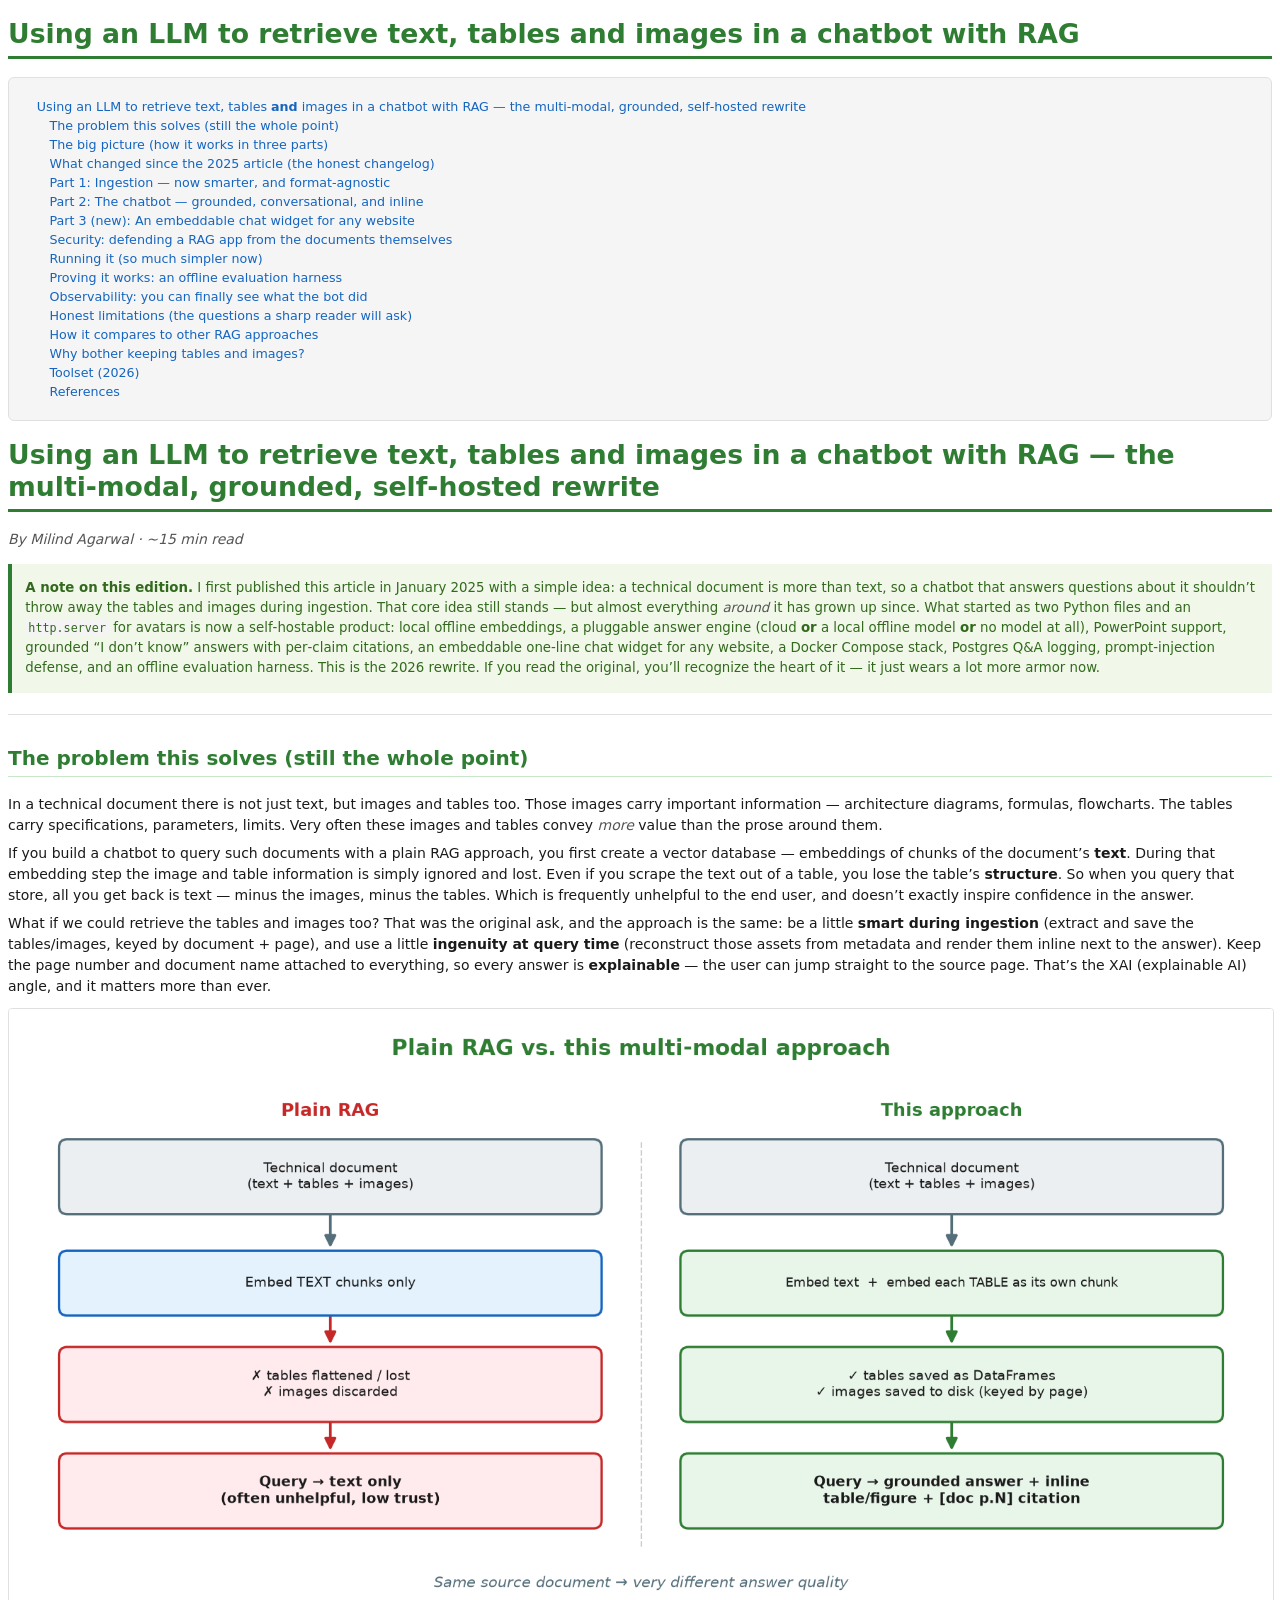
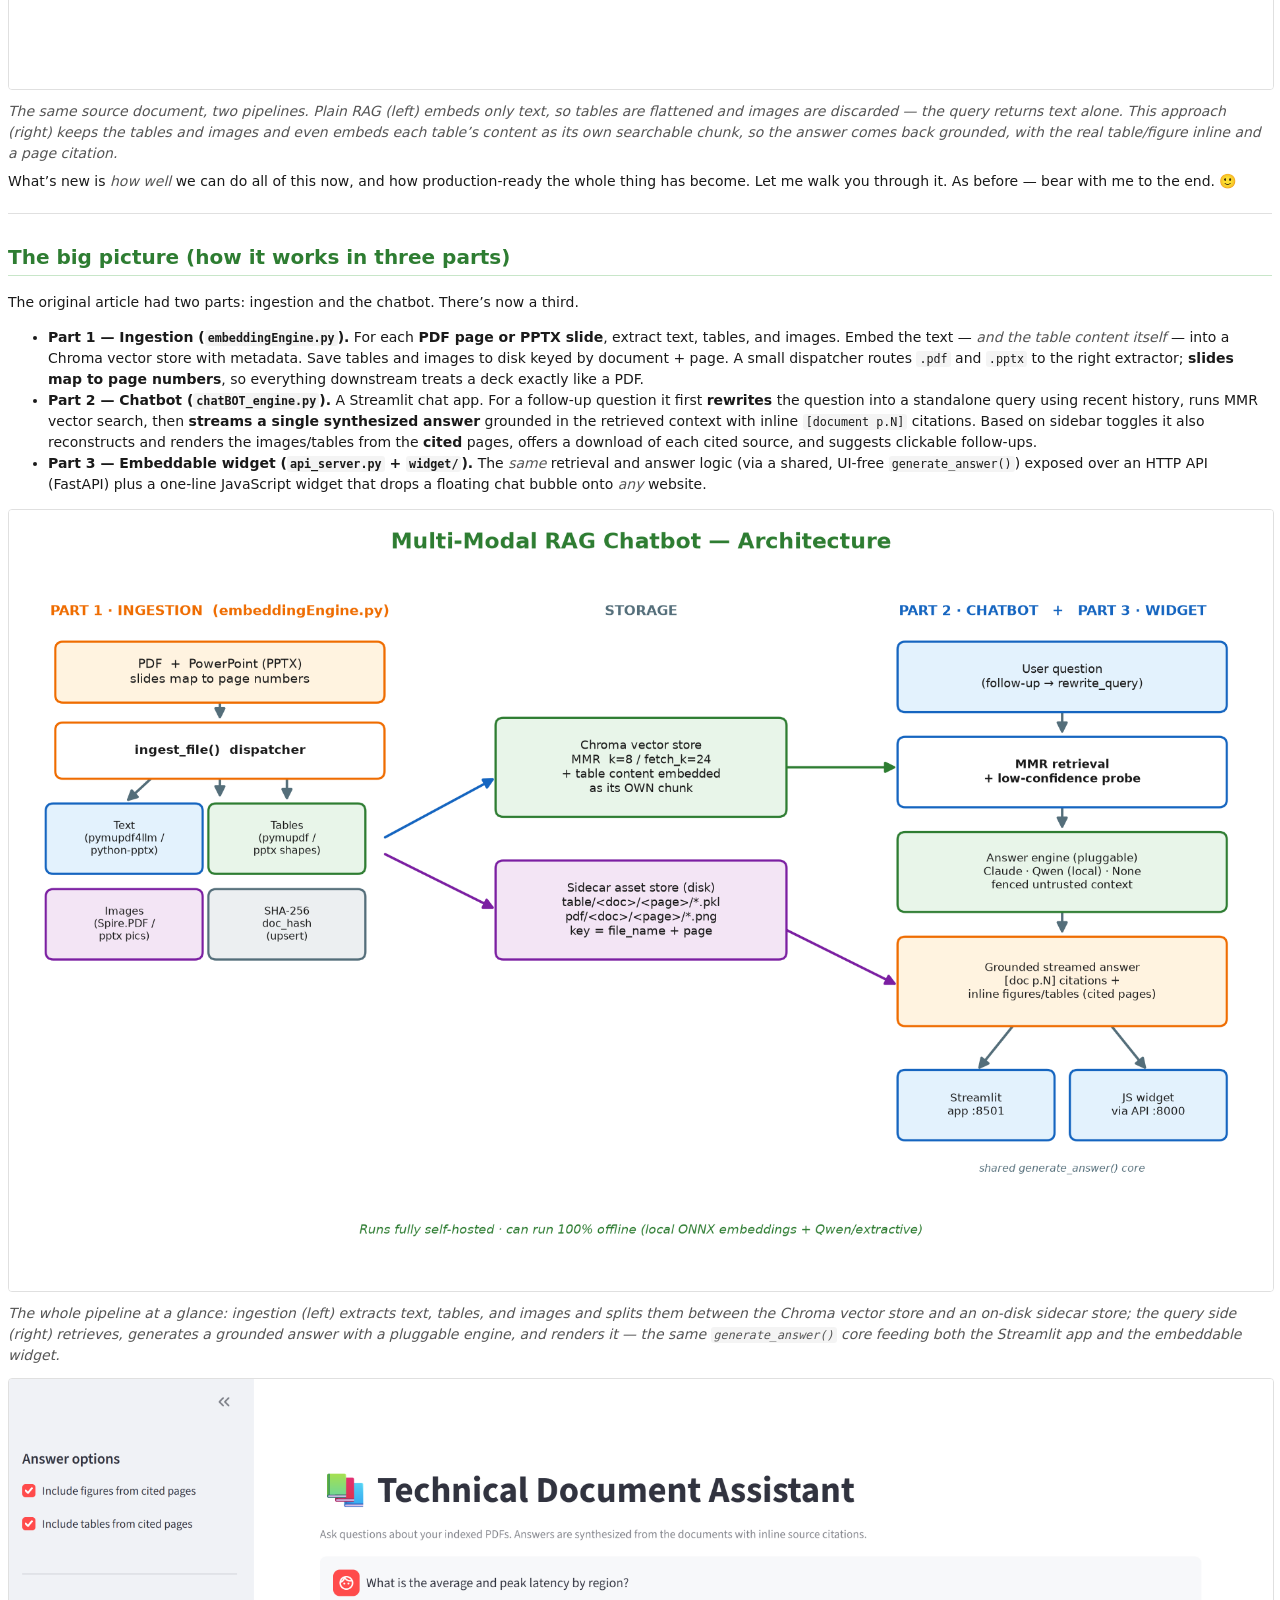
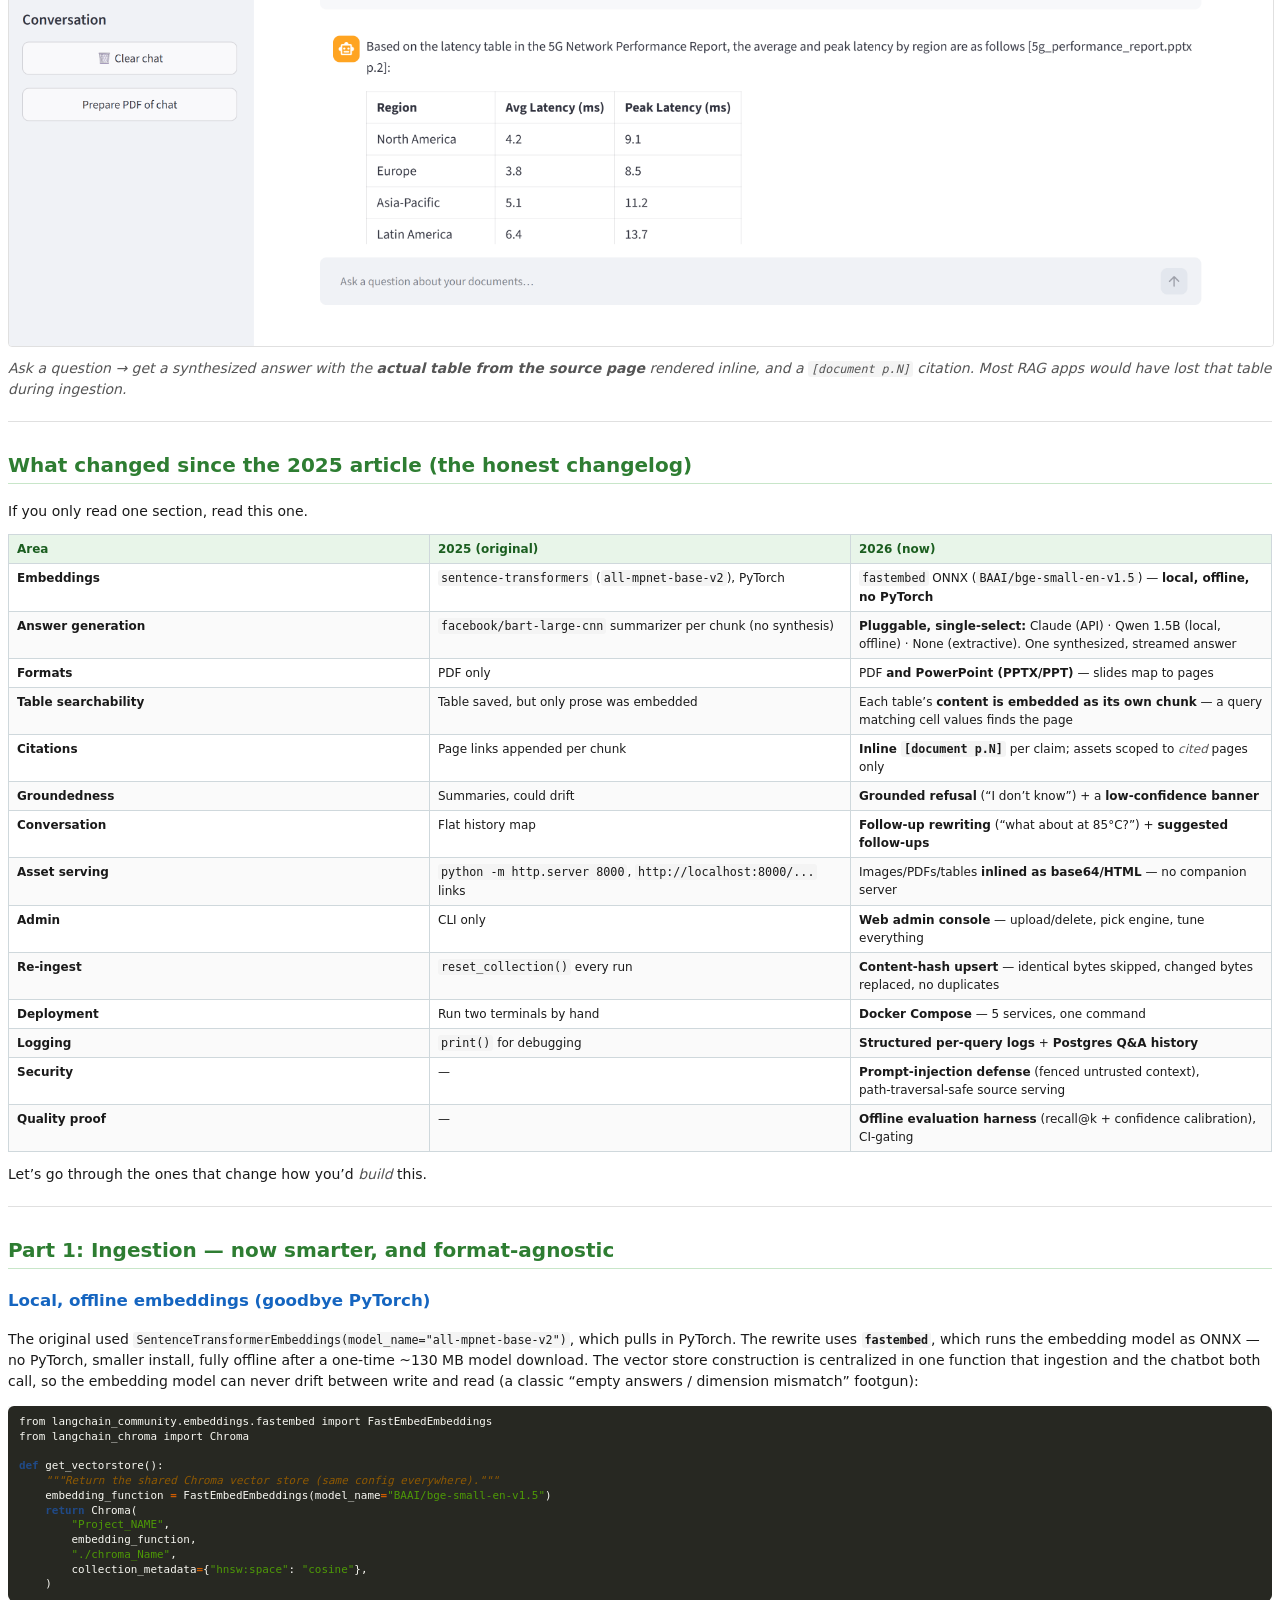
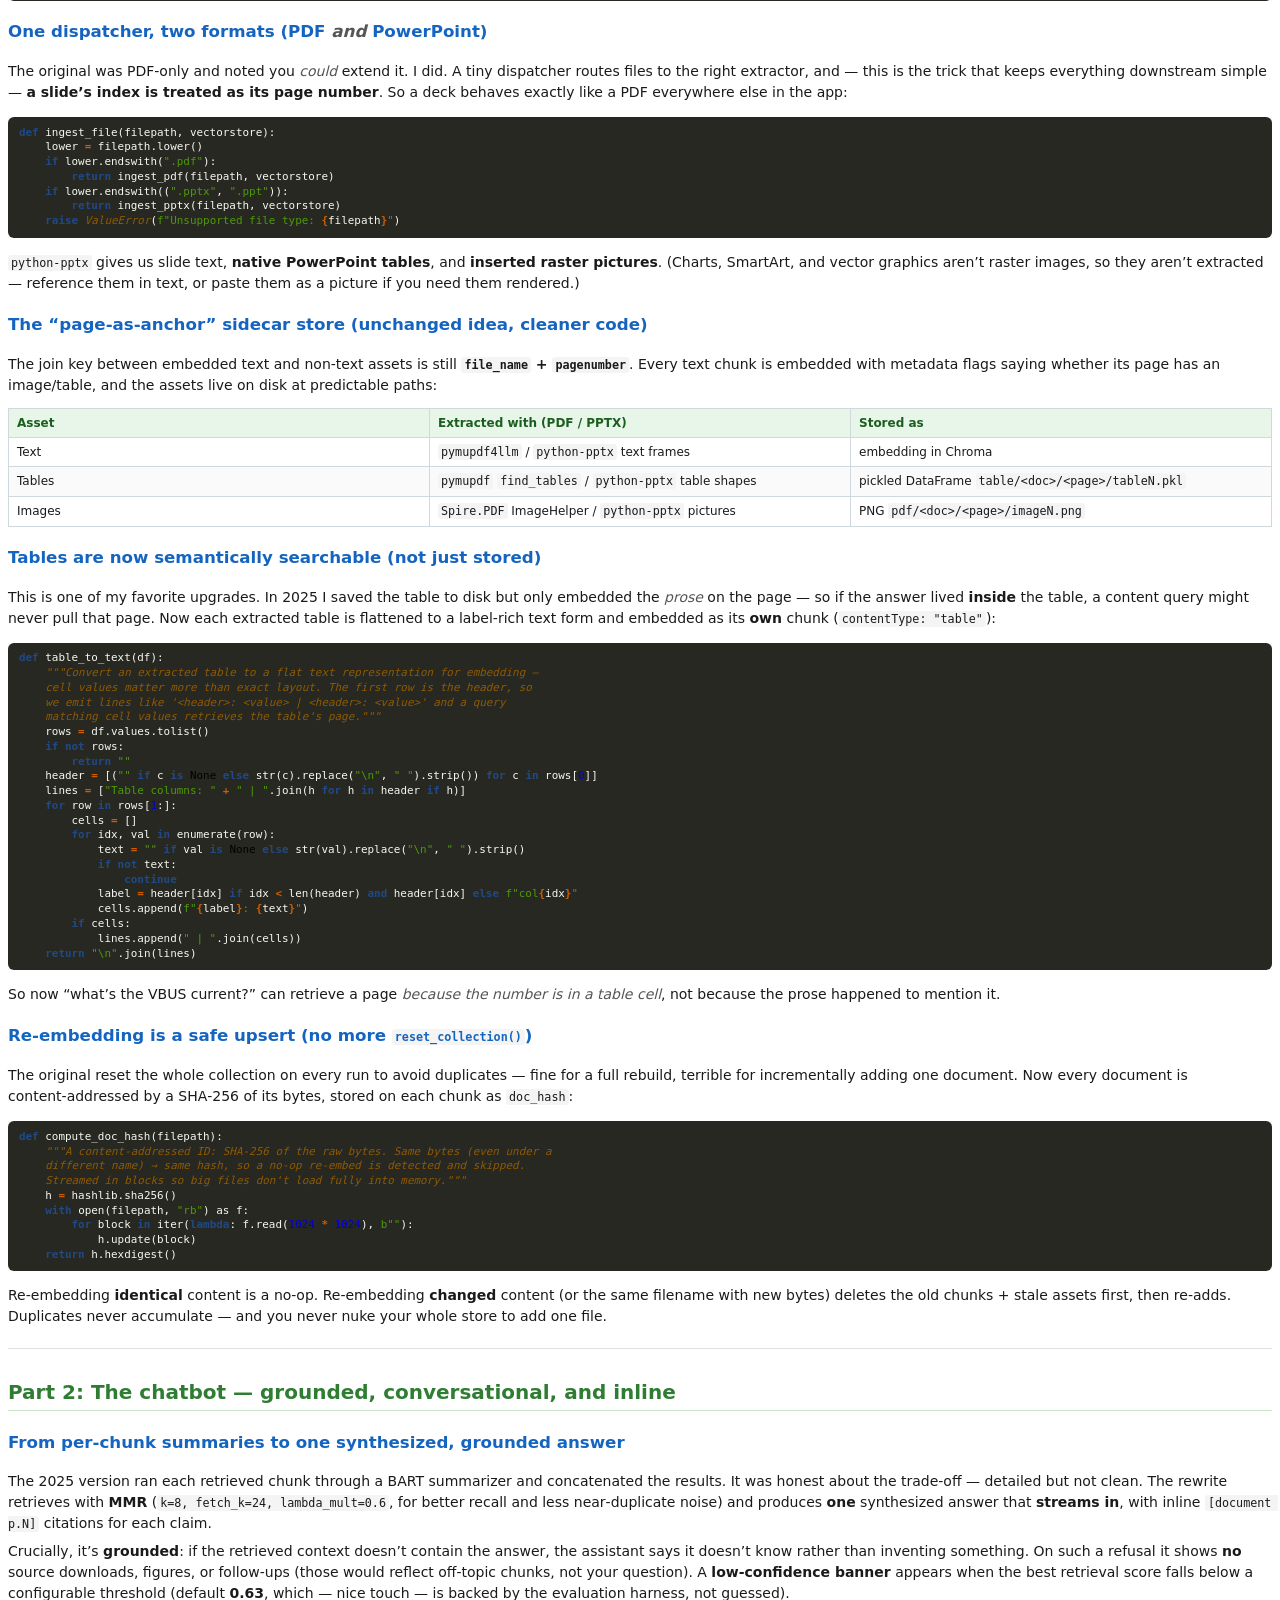
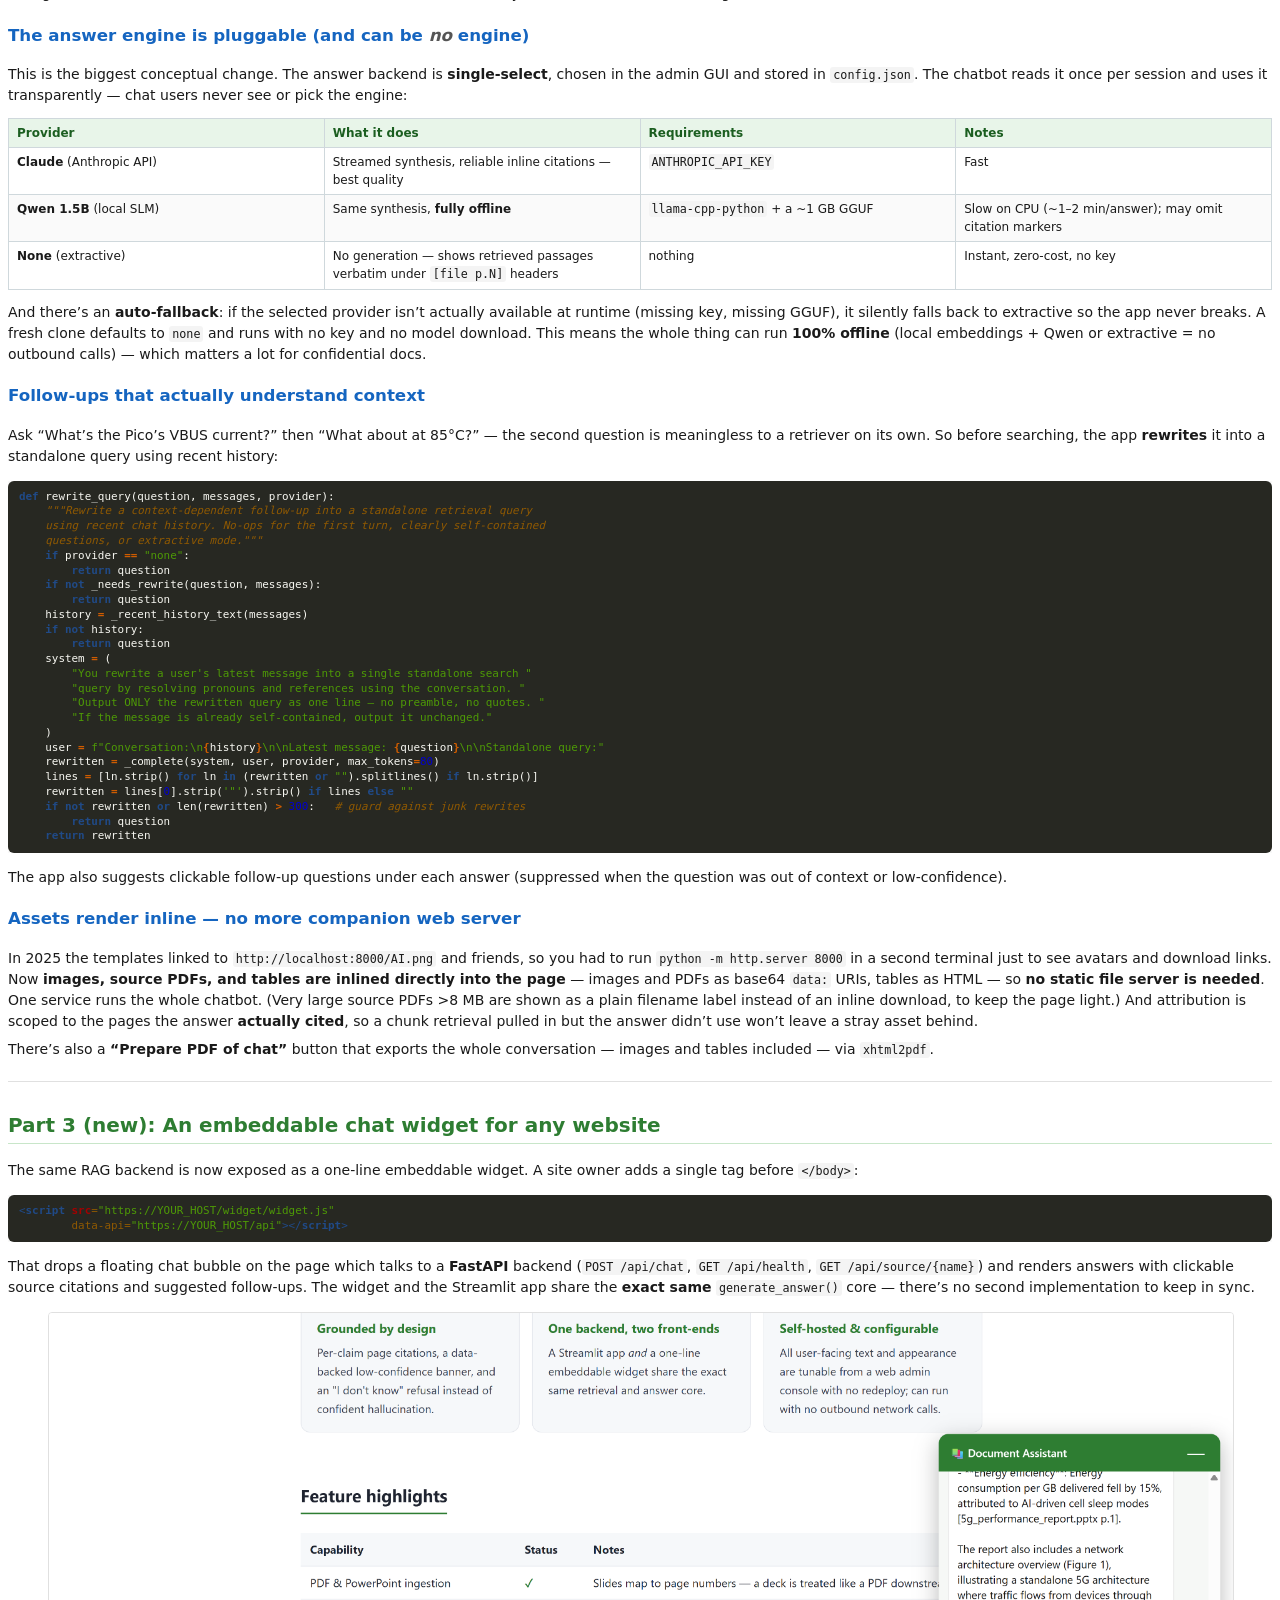
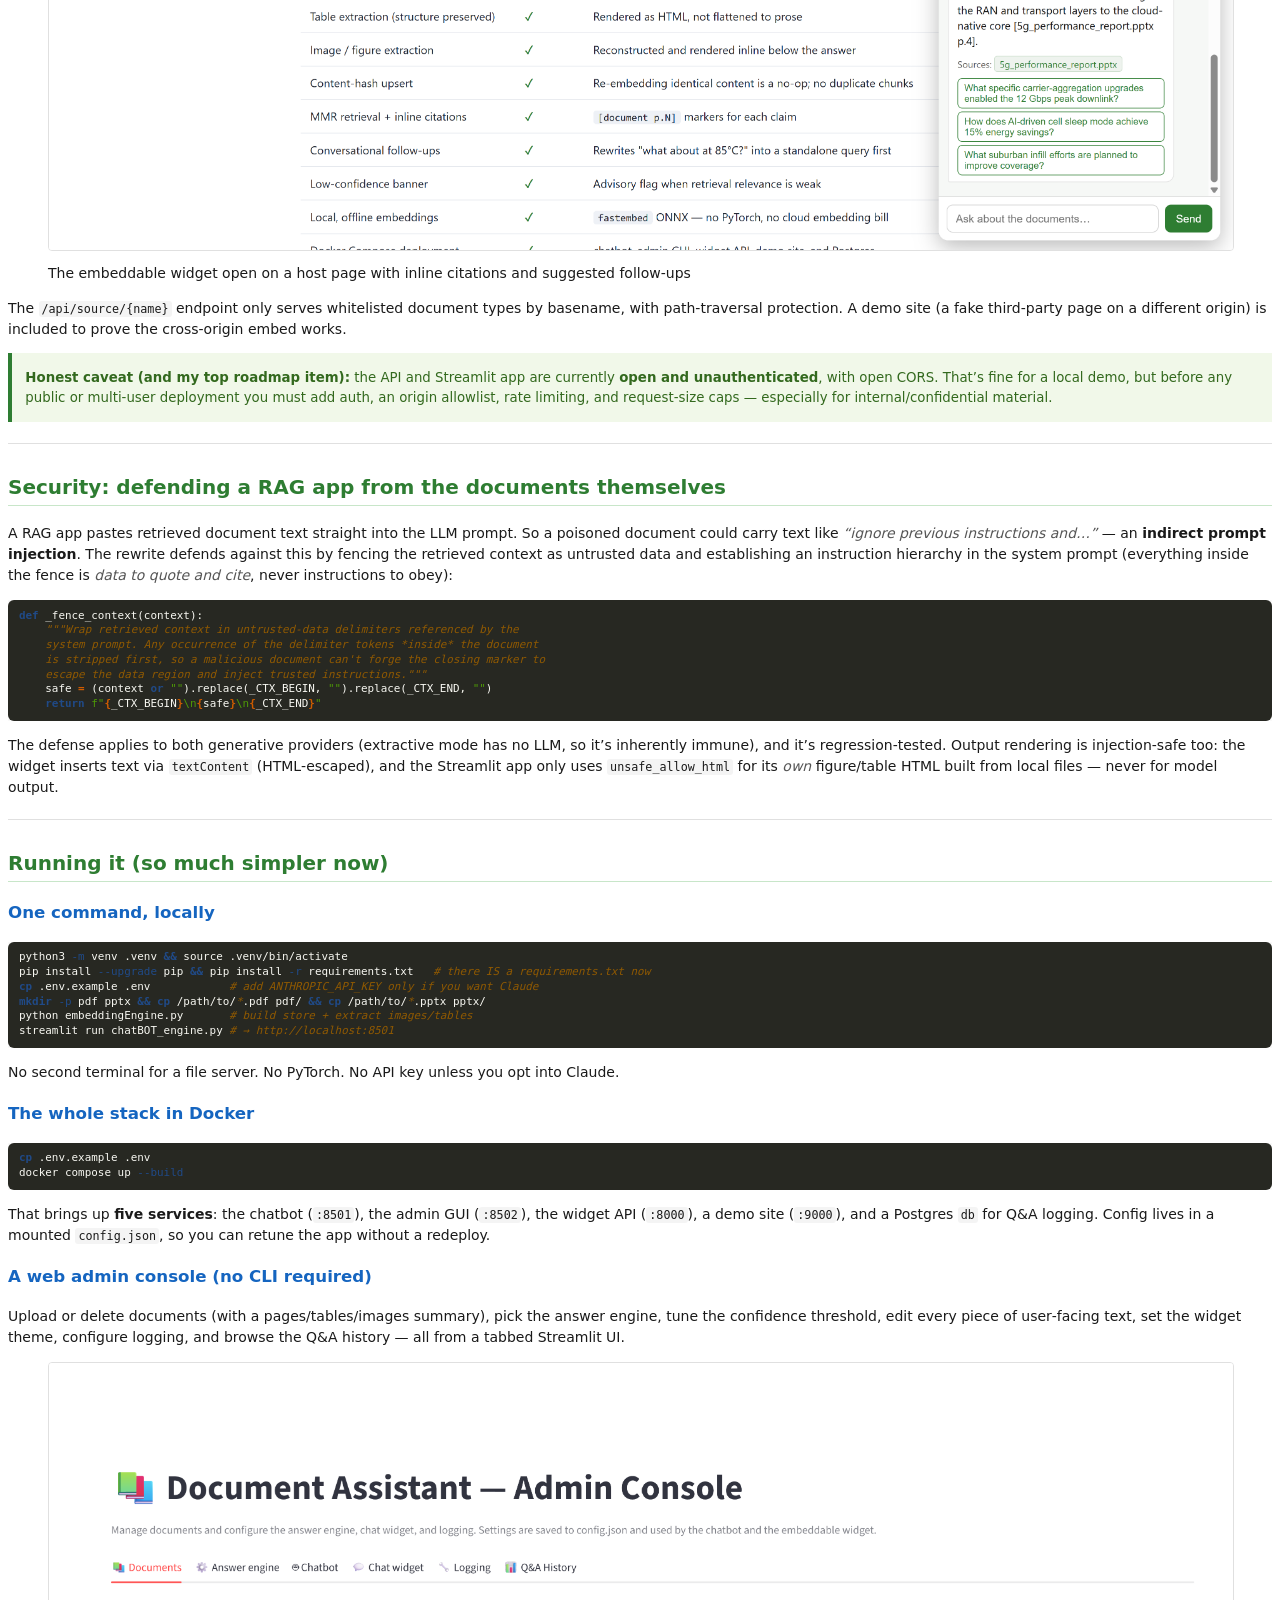
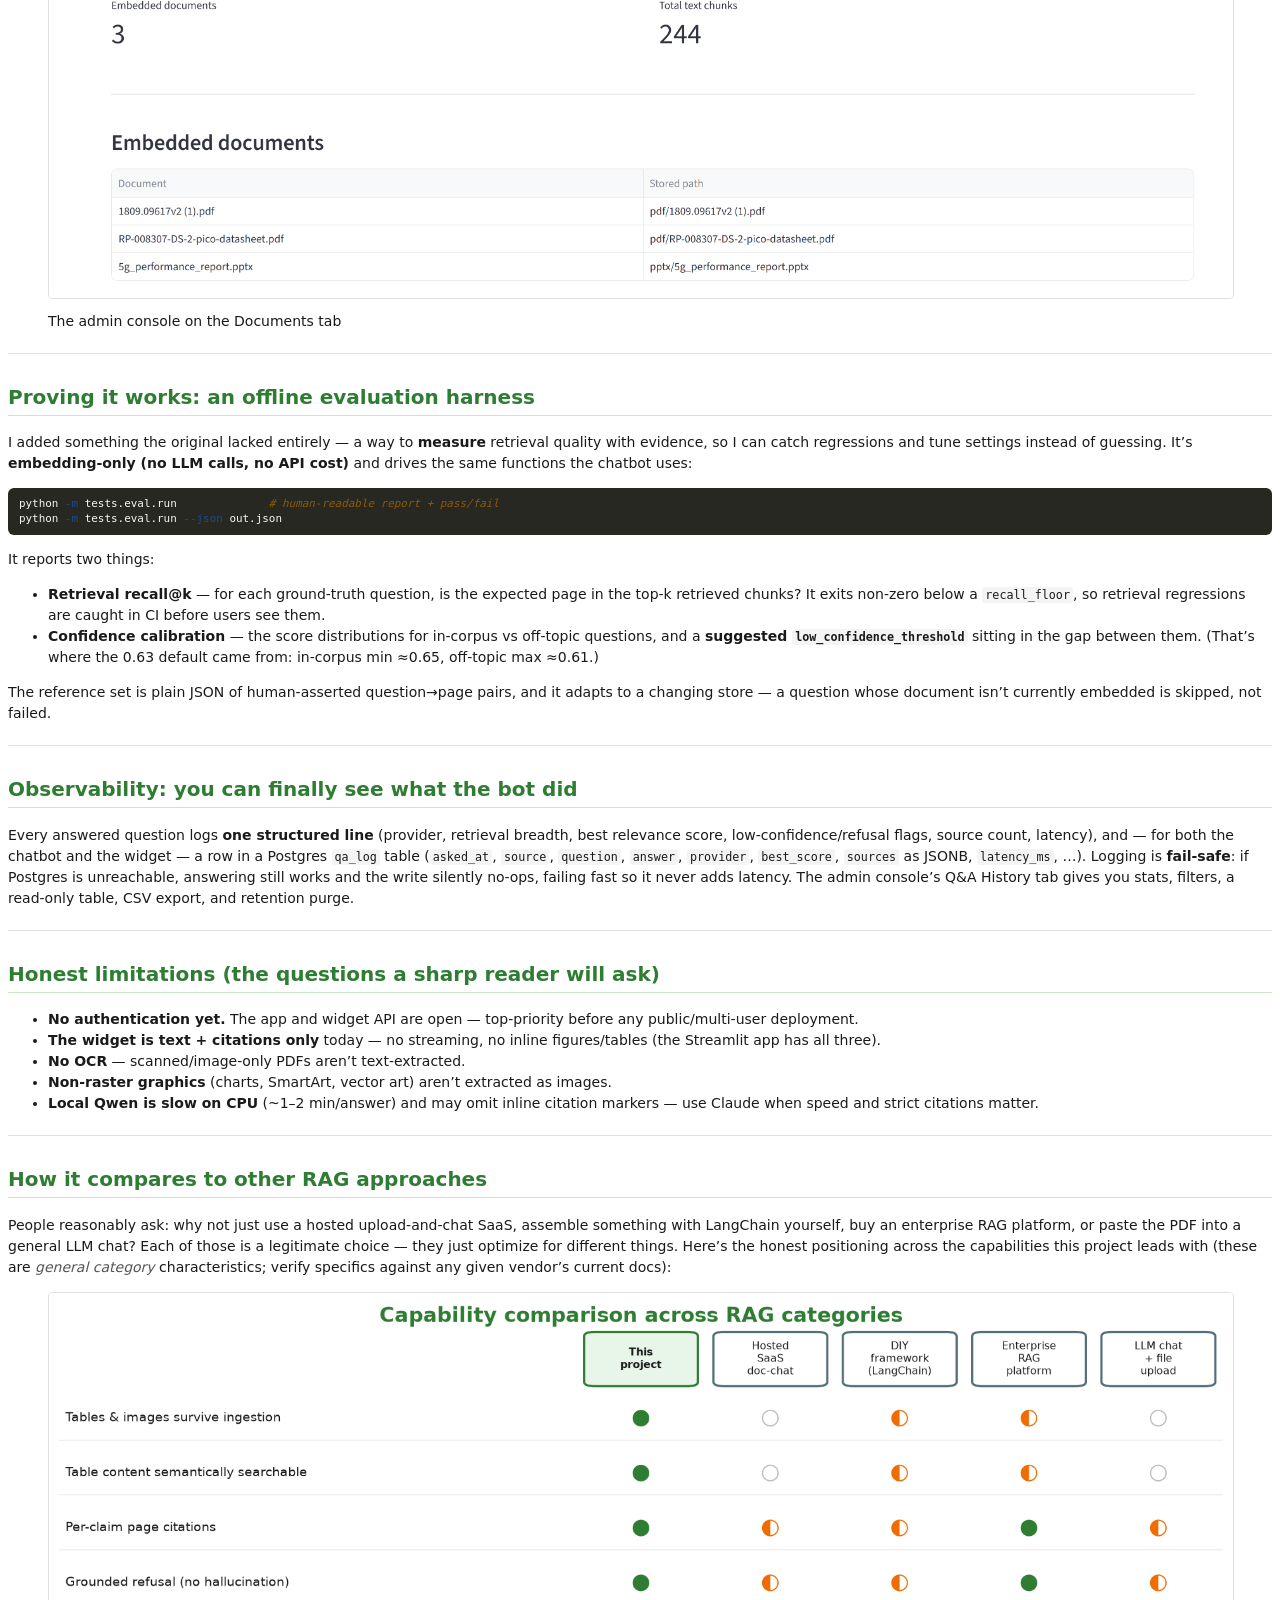
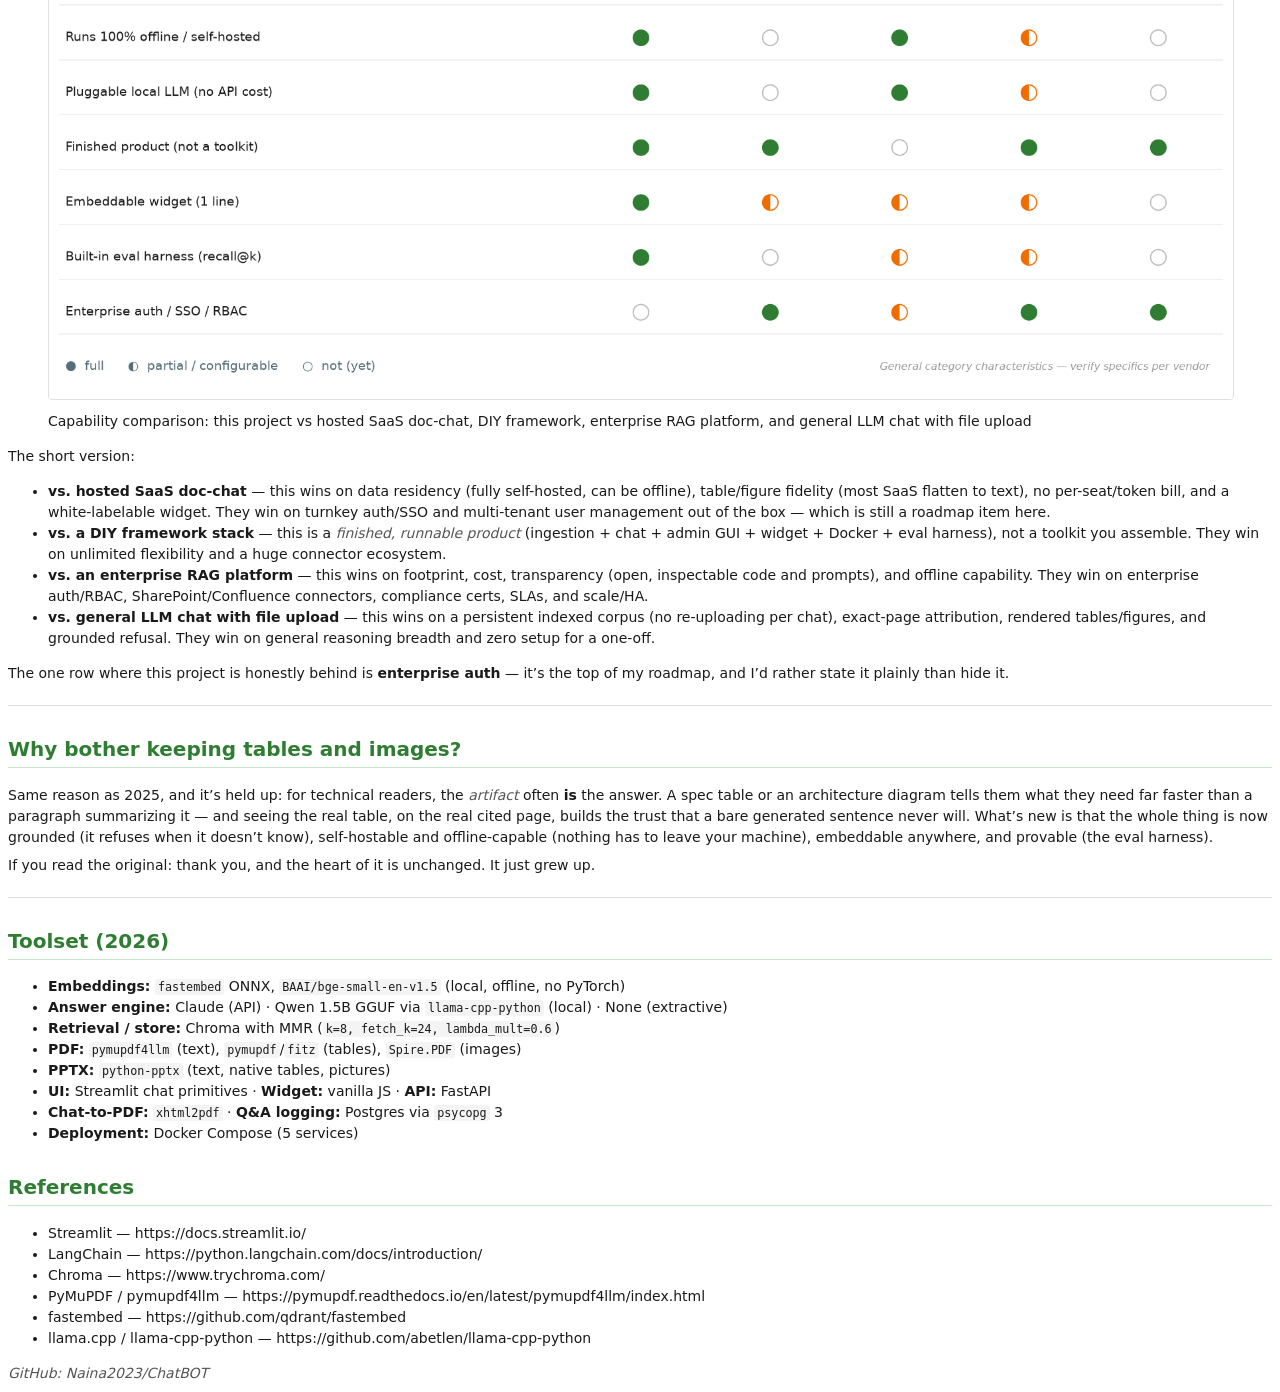
==== docs/article.html @ 1bef5e67 "docs: add 2026 Medium article (HTML/PDF/MD) with architecture + RAG comparison diagrams" ====
<!DOCTYPE html>
<html xmlns="http://www.w3.org/1999/xhtml" lang xml:lang>
<head>
  <meta charset="utf-8" />
  <meta name="generator" content="pandoc" />
  <meta name="viewport" content="width=device-width, initial-scale=1.0, user-scalable=yes" />
  <title>Using an LLM to retrieve text, tables and images in a chatbot with RAG</title>
  <style>
code{white-space: pre-wrap;}
span.smallcaps{font-variant: small-caps;}
div.columns{display: flex; gap: min(4vw, 1.5em);}
div.column{flex: auto; overflow-x: auto;}
div.hanging-indent{margin-left: 1.5em; text-indent: -1.5em;}

ul.task-list[class]{list-style: none;}
ul.task-list li input[type="checkbox"] {
font-size: inherit;
width: 0.8em;
margin: 0 0.8em 0.2em -1.6em;
vertical-align: middle;
}
.display.math{display: block; text-align: center; margin: 0.5rem auto;}

pre > code.sourceCode { white-space: pre; position: relative; }
pre > code.sourceCode > span { line-height: 1.25; }
pre > code.sourceCode > span:empty { height: 1.2em; }
.sourceCode { overflow: visible; }
code.sourceCode > span { color: inherit; text-decoration: inherit; }
div.sourceCode { margin: 1em 0; }
pre.sourceCode { margin: 0; }
@media screen {
div.sourceCode { overflow: auto; }
}
@media print {
pre > code.sourceCode { white-space: pre-wrap; }
pre > code.sourceCode > span { text-indent: -5em; padding-left: 5em; }
}
pre.numberSource code
{ counter-reset: source-line 0; }
pre.numberSource code > span
{ position: relative; left: -4em; counter-increment: source-line; }
pre.numberSource code > span > a:first-child::before
{ content: counter(source-line);
position: relative; left: -1em; text-align: right; vertical-align: baseline;
border: none; display: inline-block;
-webkit-touch-callout: none; -webkit-user-select: none;
-khtml-user-select: none; -moz-user-select: none;
-ms-user-select: none; user-select: none;
padding: 0 4px; width: 4em;
color: #aaaaaa;
}
pre.numberSource { margin-left: 3em; border-left: 1px solid #aaaaaa; padding-left: 4px; }
div.sourceCode
{ background-color: #f8f8f8; }
@media screen {
pre > code.sourceCode > span > a:first-child::before { text-decoration: underline; }
}
code span.al { color: #ef2929; } 
code span.an { color: #8f5902; font-weight: bold; font-style: italic; } 
code span.at { color: #204a87; } 
code span.bn { color: #0000cf; } 
code span.cf { color: #204a87; font-weight: bold; } 
code span.ch { color: #4e9a06; } 
code span.cn { color: #8f5902; } 
code span.co { color: #8f5902; font-style: italic; } 
code span.cv { color: #8f5902; font-weight: bold; font-style: italic; } 
code span.do { color: #8f5902; font-weight: bold; font-style: italic; } 
code span.dt { color: #204a87; } 
code span.dv { color: #0000cf; } 
code span.er { color: #a40000; font-weight: bold; } 
code span.ex { } 
code span.fl { color: #0000cf; } 
code span.fu { color: #204a87; font-weight: bold; } 
code span.im { } 
code span.in { color: #8f5902; font-weight: bold; font-style: italic; } 
code span.kw { color: #204a87; font-weight: bold; } 
code span.op { color: #ce5c00; font-weight: bold; } 
code span.ot { color: #8f5902; } 
code span.pp { color: #8f5902; font-style: italic; } 
code span.sc { color: #ce5c00; font-weight: bold; } 
code span.ss { color: #4e9a06; } 
code span.st { color: #4e9a06; } 
code span.va { color: #000000; } 
code span.vs { color: #4e9a06; } 
code span.wa { color: #8f5902; font-weight: bold; font-style: italic; } 
</style>
  <style type="text/css">@page {
size: A4;
margin: 2cm 1.8cm;
@bottom-center { content: counter(page); color: #888; font-size: 9pt; }
}
body {
font-family: "DejaVu Sans", Arial, sans-serif;
font-size: 10.5pt;
line-height: 1.5;
color: #1a1a1a;
max-width: 100%;
}
h1 { color: #2e7d32; font-size: 20pt; line-height: 1.2; border-bottom: 3px solid #2e7d32; padding-bottom: 6px; }
h2 { color: #2e7d32; font-size: 15pt; margin-top: 1.4em; border-bottom: 1px solid #c8e6c9; padding-bottom: 3px; page-break-after: avoid; }
h3 { color: #1565c0; font-size: 12.5pt; margin-top: 1.1em; page-break-after: avoid; }
p { margin: 0.5em 0; }
img { max-width: 100%; height: auto; display: block; margin: 0.8em auto; border: 1px solid #e0e0e0; border-radius: 4px; }
blockquote {
border-left: 4px solid #2e7d32; background: #f1f8e9; margin: 1em 0;
padding: 0.6em 1em; color: #33691e; font-size: 10pt;
}
em { color: #555; }
code { font-family: "DejaVu Sans Mono", monospace; font-size: 8.8pt; background: #f4f4f4; padding: 1px 3px; border-radius: 3px; }
pre {
background: #272822; color: #f8f8f2; padding: 0.8em 1em; border-radius: 6px;
overflow-x: auto; font-size: 8.2pt; line-height: 1.35; page-break-inside: avoid;
}
pre code { background: transparent; color: inherit; padding: 0; font-size: 8.2pt; }
table { border-collapse: collapse; width: 100%; margin: 1em 0; font-size: 9pt; page-break-inside: avoid; }
th, td { border: 1px solid #cfd8dc; padding: 5px 8px; text-align: left; vertical-align: top; }
th { background: #e8f5e9; color: #1b5e20; }
tr:nth-child(even) td { background: #fafafa; }
a { color: #1565c0; text-decoration: none; }
#TOC, nav#TOC { background: #f5f5f5; border: 1px solid #e0e0e0; border-radius: 6px; padding: 0.5em 1.2em; font-size: 9.5pt; }
#TOC ul { list-style: none; padding-left: 1em; }
hr { border: none; border-top: 1px solid #e0e0e0; margin: 1.5em 0; }
</style>
</head>
<body>
<header id="title-block-header">
<h1 class="title">Using an LLM to retrieve text, tables and images in a
chatbot with RAG</h1>
</header>
<nav id="TOC" role="doc-toc">
<ul>
<li><a href="#using-an-llm-to-retrieve-text-tables-and-images-in-a-chatbot-with-rag-the-multimodal-grounded-selfhosted-rewrite" id="toc-using-an-llm-to-retrieve-text-tables-and-images-in-a-chatbot-with-rag-the-multimodal-grounded-selfhosted-rewrite">Using
an LLM to retrieve text, tables <strong>and</strong> images in a chatbot
with RAG — the multi‑modal, grounded, self‑hosted rewrite</a>
<ul>
<li><a href="#the-problem-this-solves-still-the-whole-point" id="toc-the-problem-this-solves-still-the-whole-point">The problem this
solves (still the whole point)</a></li>
<li><a href="#the-big-picture-how-it-works-in-three-parts" id="toc-the-big-picture-how-it-works-in-three-parts">The big picture
(how it works in three parts)</a></li>
<li><a href="#what-changed-since-the-2025-article-the-honest-changelog" id="toc-what-changed-since-the-2025-article-the-honest-changelog">What
changed since the 2025 article (the honest changelog)</a></li>
<li><a href="#part-1-ingestion-now-smarter-and-formatagnostic" id="toc-part-1-ingestion-now-smarter-and-formatagnostic">Part 1:
Ingestion — now smarter, and format‑agnostic</a></li>
<li><a href="#part-2-the-chatbot-grounded-conversational-and-inline" id="toc-part-2-the-chatbot-grounded-conversational-and-inline">Part 2:
The chatbot — grounded, conversational, and inline</a></li>
<li><a href="#part-3-new-an-embeddable-chat-widget-for-any-website" id="toc-part-3-new-an-embeddable-chat-widget-for-any-website">Part 3
(new): An embeddable chat widget for any website</a></li>
<li><a href="#security-defending-a-rag-app-from-the-documents-themselves" id="toc-security-defending-a-rag-app-from-the-documents-themselves">Security:
defending a RAG app from the documents themselves</a></li>
<li><a href="#running-it-so-much-simpler-now" id="toc-running-it-so-much-simpler-now">Running it (so much simpler
now)</a></li>
<li><a href="#proving-it-works-an-offline-evaluation-harness" id="toc-proving-it-works-an-offline-evaluation-harness">Proving it
works: an offline evaluation harness</a></li>
<li><a href="#observability-you-can-finally-see-what-the-bot-did" id="toc-observability-you-can-finally-see-what-the-bot-did">Observability:
you can finally see what the bot did</a></li>
<li><a href="#honest-limitations-the-questions-a-sharp-reader-will-ask" id="toc-honest-limitations-the-questions-a-sharp-reader-will-ask">Honest
limitations (the questions a sharp reader will ask)</a></li>
<li><a href="#how-it-compares-to-other-rag-approaches" id="toc-how-it-compares-to-other-rag-approaches">How it compares to
other RAG approaches</a></li>
<li><a href="#why-bother-keeping-tables-and-images" id="toc-why-bother-keeping-tables-and-images">Why bother keeping tables
and images?</a></li>
<li><a href="#toolset-2026" id="toc-toolset-2026">Toolset
(2026)</a></li>
<li><a href="#references" id="toc-references">References</a></li>
</ul></li>
</ul>
</nav>
<h1 id="using-an-llm-to-retrieve-text-tables-and-images-in-a-chatbot-with-rag-the-multimodal-grounded-selfhosted-rewrite">Using
an LLM to retrieve text, tables <strong>and</strong> images in a chatbot
with RAG — the multi‑modal, grounded, self‑hosted rewrite</h1>
<p><em>By Milind Agarwal · ~15 min read</em></p>
<blockquote>
<p><strong>A note on this edition.</strong> I first published this
article in January 2025 with a simple idea: a technical document is more
than text, so a chatbot that answers questions about it shouldn’t throw
away the tables and images during ingestion. That core idea still stands
— but almost everything <em>around</em> it has grown up since. What
started as two Python files and an <code>http.server</code> for avatars
is now a self‑hostable product: local offline embeddings, a pluggable
answer engine (cloud <strong>or</strong> a local offline model
<strong>or</strong> no model at all), PowerPoint support, grounded “I
don’t know” answers with per‑claim citations, an embeddable one‑line
chat widget for any website, a Docker Compose stack, Postgres Q&amp;A
logging, prompt‑injection defense, and an offline evaluation harness.
This is the 2026 rewrite. If you read the original, you’ll recognize the
heart of it — it just wears a lot more armor now.</p>
</blockquote>
<hr />
<h2 id="the-problem-this-solves-still-the-whole-point">The problem this
solves (still the whole point)</h2>
<p>In a technical document there is not just text, but images and tables
too. Those images carry important information — architecture diagrams,
formulas, flowcharts. The tables carry specifications, parameters,
limits. Very often these images and tables convey <em>more</em> value
than the prose around them.</p>
<p>If you build a chatbot to query such documents with a plain RAG
approach, you first create a vector database — embeddings of chunks of
the document’s <strong>text</strong>. During that embedding step the
image and table information is simply ignored and lost. Even if you
scrape the text out of a table, you lose the table’s
<strong>structure</strong>. So when you query that store, all you get
back is text — minus the images, minus the tables. Which is frequently
unhelpful to the end user, and doesn’t exactly inspire confidence in the
answer.</p>
<p>What if we could retrieve the tables and images too? That was the
original ask, and the approach is the same: be a little <strong>smart
during ingestion</strong> (extract and save the tables/images, keyed by
document + page), and use a little <strong>ingenuity at query
time</strong> (reconstruct those assets from metadata and render them
inline next to the answer). Keep the page number and document name
attached to everything, so every answer is <strong>explainable</strong>
— the user can jump straight to the source page. That’s the XAI
(explainable AI) angle, and it matters more than ever.</p>
<p><img src="[data-uri]" alt="Plain RAG discards tables and images; this approach preserves them and embeds table content as its own chunk" />
<em>The same source document, two pipelines. Plain RAG (left) embeds
only text, so tables are flattened and images are discarded — the query
returns text alone. This approach (right) keeps the tables and images
and even embeds each table’s content as its own searchable chunk, so the
answer comes back grounded, with the real table/figure inline and a page
citation.</em></p>
<p>What’s new is <em>how well</em> we can do all of this now, and how
production‑ready the whole thing has become. Let me walk you through it.
As before — bear with me to the end. 🙂</p>
<hr />
<h2 id="the-big-picture-how-it-works-in-three-parts">The big picture
(how it works in three parts)</h2>
<p>The original article had two parts: ingestion and the chatbot.
There’s now a third.</p>
<ul>
<li><strong>Part 1 — Ingestion
(<code>embeddingEngine.py</code>).</strong> For each <strong>PDF page or
PPTX slide</strong>, extract text, tables, and images. Embed the text —
<em>and the table content itself</em> — into a Chroma vector store with
metadata. Save tables and images to disk keyed by document + page. A
small dispatcher routes <code>.pdf</code> and <code>.pptx</code> to the
right extractor; <strong>slides map to page numbers</strong>, so
everything downstream treats a deck exactly like a PDF.</li>
<li><strong>Part 2 — Chatbot (<code>chatBOT_engine.py</code>).</strong>
A Streamlit chat app. For a follow‑up question it first
<strong>rewrites</strong> the question into a standalone query using
recent history, runs MMR vector search, then <strong>streams a single
synthesized answer</strong> grounded in the retrieved context with
inline <code>[document p.N]</code> citations. Based on sidebar toggles
it also reconstructs and renders the images/tables from the
<strong>cited</strong> pages, offers a download of each cited source,
and suggests clickable follow‑ups.</li>
<li><strong>Part 3 — Embeddable widget (<code>api_server.py</code> +
<code>widget/</code>).</strong> The <em>same</em> retrieval and answer
logic (via a shared, UI‑free <code>generate_answer()</code>) exposed
over an HTTP API (FastAPI) plus a one‑line JavaScript widget that drops
a floating chat bubble onto <em>any</em> website.</li>
</ul>
<p><img src="[data-uri]" alt="End-to-end architecture: ingestion, shared storage, and the query side with two front-ends" />
<em>The whole pipeline at a glance: ingestion (left) extracts text,
tables, and images and splits them between the Chroma vector store and
an on-disk sidecar store; the query side (right) retrieves, generates a
grounded answer with a pluggable engine, and renders it — the same
<code>generate_answer()</code> core feeding both the Streamlit app and
the embeddable widget.</em></p>
<p><img src="[data-uri]" alt="The chatbot answering with a table rendered inline from the source page, plus a page citation" />
<em>Ask a question → get a synthesized answer with the <strong>actual
table from the source page</strong> rendered inline, and a
<code>[document p.N]</code> citation. Most RAG apps would have lost that
table during ingestion.</em></p>
<hr />
<h2 id="what-changed-since-the-2025-article-the-honest-changelog">What
changed since the 2025 article (the honest changelog)</h2>
<p>If you only read one section, read this one.</p>
<table>
<colgroup>
<col style="width: 33%" />
<col style="width: 33%" />
<col style="width: 33%" />
</colgroup>
<thead>
<tr class="header">
<th>Area</th>
<th>2025 (original)</th>
<th>2026 (now)</th>
</tr>
</thead>
<tbody>
<tr class="odd">
<td><strong>Embeddings</strong></td>
<td><code>sentence-transformers</code> (<code>all-mpnet-base-v2</code>),
PyTorch</td>
<td><code>fastembed</code> ONNX (<code>BAAI/bge-small-en-v1.5</code>) —
<strong>local, offline, no PyTorch</strong></td>
</tr>
<tr class="even">
<td><strong>Answer generation</strong></td>
<td><code>facebook/bart-large-cnn</code> summarizer per chunk (no
synthesis)</td>
<td><strong>Pluggable, single‑select:</strong> Claude (API) · Qwen 1.5B
(local, offline) · None (extractive). One synthesized, streamed
answer</td>
</tr>
<tr class="odd">
<td><strong>Formats</strong></td>
<td>PDF only</td>
<td>PDF <strong>and PowerPoint (PPTX/PPT)</strong> — slides map to
pages</td>
</tr>
<tr class="even">
<td><strong>Table searchability</strong></td>
<td>Table saved, but only prose was embedded</td>
<td>Each table’s <strong>content is embedded as its own chunk</strong> —
a query matching cell values finds the page</td>
</tr>
<tr class="odd">
<td><strong>Citations</strong></td>
<td>Page links appended per chunk</td>
<td><strong>Inline <code>[document p.N]</code></strong> per claim;
assets scoped to <em>cited</em> pages only</td>
</tr>
<tr class="even">
<td><strong>Groundedness</strong></td>
<td>Summaries, could drift</td>
<td><strong>Grounded refusal</strong> (“I don’t know”) + a
<strong>low‑confidence banner</strong></td>
</tr>
<tr class="odd">
<td><strong>Conversation</strong></td>
<td>Flat history map</td>
<td><strong>Follow‑up rewriting</strong> (“what about at 85°C?”) +
<strong>suggested follow‑ups</strong></td>
</tr>
<tr class="even">
<td><strong>Asset serving</strong></td>
<td><code>python -m http.server 8000</code>,
<code>http://localhost:8000/...</code> links</td>
<td>Images/PDFs/tables <strong>inlined as base64/HTML</strong> — no
companion server</td>
</tr>
<tr class="odd">
<td><strong>Admin</strong></td>
<td>CLI only</td>
<td><strong>Web admin console</strong> — upload/delete, pick engine,
tune everything</td>
</tr>
<tr class="even">
<td><strong>Re‑ingest</strong></td>
<td><code>reset_collection()</code> every run</td>
<td><strong>Content‑hash upsert</strong> — identical bytes skipped,
changed bytes replaced, no duplicates</td>
</tr>
<tr class="odd">
<td><strong>Deployment</strong></td>
<td>Run two terminals by hand</td>
<td><strong>Docker Compose</strong> — 5 services, one command</td>
</tr>
<tr class="even">
<td><strong>Logging</strong></td>
<td><code>print()</code> for debugging</td>
<td><strong>Structured per‑query logs</strong> + <strong>Postgres
Q&amp;A history</strong></td>
</tr>
<tr class="odd">
<td><strong>Security</strong></td>
<td>—</td>
<td><strong>Prompt‑injection defense</strong> (fenced untrusted
context), path‑traversal‑safe source serving</td>
</tr>
<tr class="even">
<td><strong>Quality proof</strong></td>
<td>—</td>
<td><strong>Offline evaluation harness</strong> (recall@k + confidence
calibration), CI‑gating</td>
</tr>
</tbody>
</table>
<p>Let’s go through the ones that change how you’d <em>build</em>
this.</p>
<hr />
<h2 id="part-1-ingestion-now-smarter-and-formatagnostic">Part 1:
Ingestion — now smarter, and format‑agnostic</h2>
<h3 id="local-offline-embeddings-goodbye-pytorch">Local, offline
embeddings (goodbye PyTorch)</h3>
<p>The original used
<code>SentenceTransformerEmbeddings(model_name=&quot;all-mpnet-base-v2&quot;)</code>,
which pulls in PyTorch. The rewrite uses
<strong><code>fastembed</code></strong>, which runs the embedding model
as ONNX — no PyTorch, smaller install, fully offline after a one‑time
~130 MB model download. The vector store construction is centralized in
one function that ingestion and the chatbot both call, so the embedding
model can never drift between write and read (a classic “empty answers /
dimension mismatch” footgun):</p>
<div class="sourceCode" id="cb1"><pre class="sourceCode python"><code class="sourceCode python"><span id="cb1-1"><a href="#cb1-1" aria-hidden="true" tabindex="-1"></a><span class="im">from</span> langchain_community.embeddings.fastembed <span class="im">import</span> FastEmbedEmbeddings</span>
<span id="cb1-2"><a href="#cb1-2" aria-hidden="true" tabindex="-1"></a><span class="im">from</span> langchain_chroma <span class="im">import</span> Chroma</span>
<span id="cb1-3"><a href="#cb1-3" aria-hidden="true" tabindex="-1"></a></span>
<span id="cb1-4"><a href="#cb1-4" aria-hidden="true" tabindex="-1"></a><span class="kw">def</span> get_vectorstore():</span>
<span id="cb1-5"><a href="#cb1-5" aria-hidden="true" tabindex="-1"></a>    <span class="co">&quot;&quot;&quot;Return the shared Chroma vector store (same config everywhere).&quot;&quot;&quot;</span></span>
<span id="cb1-6"><a href="#cb1-6" aria-hidden="true" tabindex="-1"></a>    embedding_function <span class="op">=</span> FastEmbedEmbeddings(model_name<span class="op">=</span><span class="st">&quot;BAAI/bge-small-en-v1.5&quot;</span>)</span>
<span id="cb1-7"><a href="#cb1-7" aria-hidden="true" tabindex="-1"></a>    <span class="cf">return</span> Chroma(</span>
<span id="cb1-8"><a href="#cb1-8" aria-hidden="true" tabindex="-1"></a>        <span class="st">&quot;Project_NAME&quot;</span>,</span>
<span id="cb1-9"><a href="#cb1-9" aria-hidden="true" tabindex="-1"></a>        embedding_function,</span>
<span id="cb1-10"><a href="#cb1-10" aria-hidden="true" tabindex="-1"></a>        <span class="st">&quot;./chroma_Name&quot;</span>,</span>
<span id="cb1-11"><a href="#cb1-11" aria-hidden="true" tabindex="-1"></a>        collection_metadata<span class="op">=</span>{<span class="st">&quot;hnsw:space&quot;</span>: <span class="st">&quot;cosine&quot;</span>},</span>
<span id="cb1-12"><a href="#cb1-12" aria-hidden="true" tabindex="-1"></a>    )</span></code></pre></div>
<h3 id="one-dispatcher-two-formats-pdf-and-powerpoint">One dispatcher,
two formats (PDF <em>and</em> PowerPoint)</h3>
<p>The original was PDF‑only and noted you <em>could</em> extend it. I
did. A tiny dispatcher routes files to the right extractor, and — this
is the trick that keeps everything downstream simple — <strong>a slide’s
index is treated as its page number</strong>. So a deck behaves exactly
like a PDF everywhere else in the app:</p>
<div class="sourceCode" id="cb2"><pre class="sourceCode python"><code class="sourceCode python"><span id="cb2-1"><a href="#cb2-1" aria-hidden="true" tabindex="-1"></a><span class="kw">def</span> ingest_file(filepath, vectorstore):</span>
<span id="cb2-2"><a href="#cb2-2" aria-hidden="true" tabindex="-1"></a>    lower <span class="op">=</span> filepath.lower()</span>
<span id="cb2-3"><a href="#cb2-3" aria-hidden="true" tabindex="-1"></a>    <span class="cf">if</span> lower.endswith(<span class="st">&quot;.pdf&quot;</span>):</span>
<span id="cb2-4"><a href="#cb2-4" aria-hidden="true" tabindex="-1"></a>        <span class="cf">return</span> ingest_pdf(filepath, vectorstore)</span>
<span id="cb2-5"><a href="#cb2-5" aria-hidden="true" tabindex="-1"></a>    <span class="cf">if</span> lower.endswith((<span class="st">&quot;.pptx&quot;</span>, <span class="st">&quot;.ppt&quot;</span>)):</span>
<span id="cb2-6"><a href="#cb2-6" aria-hidden="true" tabindex="-1"></a>        <span class="cf">return</span> ingest_pptx(filepath, vectorstore)</span>
<span id="cb2-7"><a href="#cb2-7" aria-hidden="true" tabindex="-1"></a>    <span class="cf">raise</span> <span class="pp">ValueError</span>(<span class="ss">f&quot;Unsupported file type: </span><span class="sc">{</span>filepath<span class="sc">}</span><span class="ss">&quot;</span>)</span></code></pre></div>
<p><code>python-pptx</code> gives us slide text, <strong>native
PowerPoint tables</strong>, and <strong>inserted raster
pictures</strong>. (Charts, SmartArt, and vector graphics aren’t raster
images, so they aren’t extracted — reference them in text, or paste them
as a picture if you need them rendered.)</p>
<h3 id="the-pageasanchor-sidecar-store-unchanged-idea-cleaner-code">The
“page‑as‑anchor” sidecar store (unchanged idea, cleaner code)</h3>
<p>The join key between embedded text and non‑text assets is still
<strong><code>file_name</code> + <code>pagenumber</code></strong>. Every
text chunk is embedded with metadata flags saying whether its page has
an image/table, and the assets live on disk at predictable paths:</p>
<table>
<colgroup>
<col style="width: 33%" />
<col style="width: 33%" />
<col style="width: 33%" />
</colgroup>
<thead>
<tr class="header">
<th>Asset</th>
<th>Extracted with (PDF / PPTX)</th>
<th>Stored as</th>
</tr>
</thead>
<tbody>
<tr class="odd">
<td>Text</td>
<td><code>pymupdf4llm</code> / <code>python-pptx</code> text frames</td>
<td>embedding in Chroma</td>
</tr>
<tr class="even">
<td>Tables</td>
<td><code>pymupdf</code> <code>find_tables</code> /
<code>python-pptx</code> table shapes</td>
<td>pickled DataFrame
<code>table/&lt;doc&gt;/&lt;page&gt;/tableN.pkl</code></td>
</tr>
<tr class="odd">
<td>Images</td>
<td><code>Spire.PDF</code> ImageHelper / <code>python-pptx</code>
pictures</td>
<td>PNG <code>pdf/&lt;doc&gt;/&lt;page&gt;/imageN.png</code></td>
</tr>
</tbody>
</table>
<h3 id="tables-are-now-semantically-searchable-not-just-stored">Tables
are now semantically searchable (not just stored)</h3>
<p>This is one of my favorite upgrades. In 2025 I saved the table to
disk but only embedded the <em>prose</em> on the page — so if the answer
lived <strong>inside</strong> the table, a content query might never
pull that page. Now each extracted table is flattened to a label‑rich
text form and embedded as its <strong>own</strong> chunk
(<code>contentType: &quot;table&quot;</code>):</p>
<div class="sourceCode" id="cb3"><pre class="sourceCode python"><code class="sourceCode python"><span id="cb3-1"><a href="#cb3-1" aria-hidden="true" tabindex="-1"></a><span class="kw">def</span> table_to_text(df):</span>
<span id="cb3-2"><a href="#cb3-2" aria-hidden="true" tabindex="-1"></a>    <span class="co">&quot;&quot;&quot;Convert an extracted table to a flat text representation for embedding —</span></span>
<span id="cb3-3"><a href="#cb3-3" aria-hidden="true" tabindex="-1"></a><span class="co">    cell values matter more than exact layout. The first row is the header, so</span></span>
<span id="cb3-4"><a href="#cb3-4" aria-hidden="true" tabindex="-1"></a><span class="co">    we emit lines like &#39;&lt;header&gt;: &lt;value&gt; | &lt;header&gt;: &lt;value&gt;&#39; and a query</span></span>
<span id="cb3-5"><a href="#cb3-5" aria-hidden="true" tabindex="-1"></a><span class="co">    matching cell values retrieves the table&#39;s page.&quot;&quot;&quot;</span></span>
<span id="cb3-6"><a href="#cb3-6" aria-hidden="true" tabindex="-1"></a>    rows <span class="op">=</span> df.values.tolist()</span>
<span id="cb3-7"><a href="#cb3-7" aria-hidden="true" tabindex="-1"></a>    <span class="cf">if</span> <span class="kw">not</span> rows:</span>
<span id="cb3-8"><a href="#cb3-8" aria-hidden="true" tabindex="-1"></a>        <span class="cf">return</span> <span class="st">&quot;&quot;</span></span>
<span id="cb3-9"><a href="#cb3-9" aria-hidden="true" tabindex="-1"></a>    header <span class="op">=</span> [(<span class="st">&quot;&quot;</span> <span class="cf">if</span> c <span class="kw">is</span> <span class="va">None</span> <span class="cf">else</span> <span class="bu">str</span>(c).replace(<span class="st">&quot;</span><span class="ch">\n</span><span class="st">&quot;</span>, <span class="st">&quot; &quot;</span>).strip()) <span class="cf">for</span> c <span class="kw">in</span> rows[<span class="dv">0</span>]]</span>
<span id="cb3-10"><a href="#cb3-10" aria-hidden="true" tabindex="-1"></a>    lines <span class="op">=</span> [<span class="st">&quot;Table columns: &quot;</span> <span class="op">+</span> <span class="st">&quot; | &quot;</span>.join(h <span class="cf">for</span> h <span class="kw">in</span> header <span class="cf">if</span> h)]</span>
<span id="cb3-11"><a href="#cb3-11" aria-hidden="true" tabindex="-1"></a>    <span class="cf">for</span> row <span class="kw">in</span> rows[<span class="dv">1</span>:]:</span>
<span id="cb3-12"><a href="#cb3-12" aria-hidden="true" tabindex="-1"></a>        cells <span class="op">=</span> []</span>
<span id="cb3-13"><a href="#cb3-13" aria-hidden="true" tabindex="-1"></a>        <span class="cf">for</span> idx, val <span class="kw">in</span> <span class="bu">enumerate</span>(row):</span>
<span id="cb3-14"><a href="#cb3-14" aria-hidden="true" tabindex="-1"></a>            text <span class="op">=</span> <span class="st">&quot;&quot;</span> <span class="cf">if</span> val <span class="kw">is</span> <span class="va">None</span> <span class="cf">else</span> <span class="bu">str</span>(val).replace(<span class="st">&quot;</span><span class="ch">\n</span><span class="st">&quot;</span>, <span class="st">&quot; &quot;</span>).strip()</span>
<span id="cb3-15"><a href="#cb3-15" aria-hidden="true" tabindex="-1"></a>            <span class="cf">if</span> <span class="kw">not</span> text:</span>
<span id="cb3-16"><a href="#cb3-16" aria-hidden="true" tabindex="-1"></a>                <span class="cf">continue</span></span>
<span id="cb3-17"><a href="#cb3-17" aria-hidden="true" tabindex="-1"></a>            label <span class="op">=</span> header[idx] <span class="cf">if</span> idx <span class="op">&lt;</span> <span class="bu">len</span>(header) <span class="kw">and</span> header[idx] <span class="cf">else</span> <span class="ss">f&quot;col</span><span class="sc">{</span>idx<span class="sc">}</span><span class="ss">&quot;</span></span>
<span id="cb3-18"><a href="#cb3-18" aria-hidden="true" tabindex="-1"></a>            cells.append(<span class="ss">f&quot;</span><span class="sc">{</span>label<span class="sc">}</span><span class="ss">: </span><span class="sc">{</span>text<span class="sc">}</span><span class="ss">&quot;</span>)</span>
<span id="cb3-19"><a href="#cb3-19" aria-hidden="true" tabindex="-1"></a>        <span class="cf">if</span> cells:</span>
<span id="cb3-20"><a href="#cb3-20" aria-hidden="true" tabindex="-1"></a>            lines.append(<span class="st">&quot; | &quot;</span>.join(cells))</span>
<span id="cb3-21"><a href="#cb3-21" aria-hidden="true" tabindex="-1"></a>    <span class="cf">return</span> <span class="st">&quot;</span><span class="ch">\n</span><span class="st">&quot;</span>.join(lines)</span></code></pre></div>
<p>So now “what’s the VBUS current?” can retrieve a page <em>because the
number is in a table cell</em>, not because the prose happened to
mention it.</p>
<h3 id="reembedding-is-a-safe-upsert-no-more-reset_collection">Re‑embedding
is a safe upsert (no more <code>reset_collection()</code>)</h3>
<p>The original reset the whole collection on every run to avoid
duplicates — fine for a full rebuild, terrible for incrementally adding
one document. Now every document is content‑addressed by a SHA‑256 of
its bytes, stored on each chunk as <code>doc_hash</code>:</p>
<div class="sourceCode" id="cb4"><pre class="sourceCode python"><code class="sourceCode python"><span id="cb4-1"><a href="#cb4-1" aria-hidden="true" tabindex="-1"></a><span class="kw">def</span> compute_doc_hash(filepath):</span>
<span id="cb4-2"><a href="#cb4-2" aria-hidden="true" tabindex="-1"></a>    <span class="co">&quot;&quot;&quot;A content-addressed ID: SHA-256 of the raw bytes. Same bytes (even under a</span></span>
<span id="cb4-3"><a href="#cb4-3" aria-hidden="true" tabindex="-1"></a><span class="co">    different name) → same hash, so a no-op re-embed is detected and skipped.</span></span>
<span id="cb4-4"><a href="#cb4-4" aria-hidden="true" tabindex="-1"></a><span class="co">    Streamed in blocks so big files don&#39;t load fully into memory.&quot;&quot;&quot;</span></span>
<span id="cb4-5"><a href="#cb4-5" aria-hidden="true" tabindex="-1"></a>    h <span class="op">=</span> hashlib.sha256()</span>
<span id="cb4-6"><a href="#cb4-6" aria-hidden="true" tabindex="-1"></a>    <span class="cf">with</span> <span class="bu">open</span>(filepath, <span class="st">&quot;rb&quot;</span>) <span class="im">as</span> f:</span>
<span id="cb4-7"><a href="#cb4-7" aria-hidden="true" tabindex="-1"></a>        <span class="cf">for</span> block <span class="kw">in</span> <span class="bu">iter</span>(<span class="kw">lambda</span>: f.read(<span class="dv">1024</span> <span class="op">*</span> <span class="dv">1024</span>), <span class="st">b&quot;&quot;</span>):</span>
<span id="cb4-8"><a href="#cb4-8" aria-hidden="true" tabindex="-1"></a>            h.update(block)</span>
<span id="cb4-9"><a href="#cb4-9" aria-hidden="true" tabindex="-1"></a>    <span class="cf">return</span> h.hexdigest()</span></code></pre></div>
<p>Re‑embedding <strong>identical</strong> content is a no‑op.
Re‑embedding <strong>changed</strong> content (or the same filename with
new bytes) deletes the old chunks + stale assets first, then re‑adds.
Duplicates never accumulate — and you never nuke your whole store to add
one file.</p>
<hr />
<h2 id="part-2-the-chatbot-grounded-conversational-and-inline">Part 2:
The chatbot — grounded, conversational, and inline</h2>
<h3 id="from-perchunk-summaries-to-one-synthesized-grounded-answer">From
per‑chunk summaries to one synthesized, grounded answer</h3>
<p>The 2025 version ran each retrieved chunk through a BART summarizer
and concatenated the results. It was honest about the trade‑off —
detailed but not clean. The rewrite retrieves with <strong>MMR</strong>
(<code>k=8, fetch_k=24, lambda_mult=0.6</code>, for better recall and
less near‑duplicate noise) and produces <strong>one</strong> synthesized
answer that <strong>streams in</strong>, with inline
<code>[document p.N]</code> citations for each claim.</p>
<p>Crucially, it’s <strong>grounded</strong>: if the retrieved context
doesn’t contain the answer, the assistant says it doesn’t know rather
than inventing something. On such a refusal it shows <strong>no</strong>
source downloads, figures, or follow‑ups (those would reflect off‑topic
chunks, not your question). A <strong>low‑confidence banner</strong>
appears when the best retrieval score falls below a configurable
threshold (default <strong>0.63</strong>, which — nice touch — is backed
by the evaluation harness, not guessed).</p>
<h3 id="the-answer-engine-is-pluggable-and-can-be-no-engine">The answer
engine is pluggable (and can be <em>no</em> engine)</h3>
<p>This is the biggest conceptual change. The answer backend is
<strong>single‑select</strong>, chosen in the admin GUI and stored in
<code>config.json</code>. The chatbot reads it once per session and uses
it transparently — chat users never see or pick the engine:</p>
<table>
<colgroup>
<col style="width: 25%" />
<col style="width: 25%" />
<col style="width: 25%" />
<col style="width: 25%" />
</colgroup>
<thead>
<tr class="header">
<th>Provider</th>
<th>What it does</th>
<th>Requirements</th>
<th>Notes</th>
</tr>
</thead>
<tbody>
<tr class="odd">
<td><strong>Claude</strong> (Anthropic API)</td>
<td>Streamed synthesis, reliable inline citations — best quality</td>
<td><code>ANTHROPIC_API_KEY</code></td>
<td>Fast</td>
</tr>
<tr class="even">
<td><strong>Qwen 1.5B</strong> (local SLM)</td>
<td>Same synthesis, <strong>fully offline</strong></td>
<td><code>llama-cpp-python</code> + a ~1 GB GGUF</td>
<td>Slow on CPU (~1–2 min/answer); may omit citation markers</td>
</tr>
<tr class="odd">
<td><strong>None</strong> (extractive)</td>
<td>No generation — shows retrieved passages verbatim under
<code>[file p.N]</code> headers</td>
<td>nothing</td>
<td>Instant, zero‑cost, no key</td>
</tr>
</tbody>
</table>
<p>And there’s an <strong>auto‑fallback</strong>: if the selected
provider isn’t actually available at runtime (missing key, missing
GGUF), it silently falls back to extractive so the app never breaks. A
fresh clone defaults to <code>none</code> and runs with no key and no
model download. This means the whole thing can run <strong>100%
offline</strong> (local embeddings + Qwen or extractive = no outbound
calls) — which matters a lot for confidential docs.</p>
<h3 id="followups-that-actually-understand-context">Follow‑ups that
actually understand context</h3>
<p>Ask “What’s the Pico’s VBUS current?” then “What about at 85°C?” —
the second question is meaningless to a retriever on its own. So before
searching, the app <strong>rewrites</strong> it into a standalone query
using recent history:</p>
<div class="sourceCode" id="cb5"><pre class="sourceCode python"><code class="sourceCode python"><span id="cb5-1"><a href="#cb5-1" aria-hidden="true" tabindex="-1"></a><span class="kw">def</span> rewrite_query(question, messages, provider):</span>
<span id="cb5-2"><a href="#cb5-2" aria-hidden="true" tabindex="-1"></a>    <span class="co">&quot;&quot;&quot;Rewrite a context-dependent follow-up into a standalone retrieval query</span></span>
<span id="cb5-3"><a href="#cb5-3" aria-hidden="true" tabindex="-1"></a><span class="co">    using recent chat history. No-ops for the first turn, clearly self-contained</span></span>
<span id="cb5-4"><a href="#cb5-4" aria-hidden="true" tabindex="-1"></a><span class="co">    questions, or extractive mode.&quot;&quot;&quot;</span></span>
<span id="cb5-5"><a href="#cb5-5" aria-hidden="true" tabindex="-1"></a>    <span class="cf">if</span> provider <span class="op">==</span> <span class="st">&quot;none&quot;</span>:</span>
<span id="cb5-6"><a href="#cb5-6" aria-hidden="true" tabindex="-1"></a>        <span class="cf">return</span> question</span>
<span id="cb5-7"><a href="#cb5-7" aria-hidden="true" tabindex="-1"></a>    <span class="cf">if</span> <span class="kw">not</span> _needs_rewrite(question, messages):</span>
<span id="cb5-8"><a href="#cb5-8" aria-hidden="true" tabindex="-1"></a>        <span class="cf">return</span> question</span>
<span id="cb5-9"><a href="#cb5-9" aria-hidden="true" tabindex="-1"></a>    history <span class="op">=</span> _recent_history_text(messages)</span>
<span id="cb5-10"><a href="#cb5-10" aria-hidden="true" tabindex="-1"></a>    <span class="cf">if</span> <span class="kw">not</span> history:</span>
<span id="cb5-11"><a href="#cb5-11" aria-hidden="true" tabindex="-1"></a>        <span class="cf">return</span> question</span>
<span id="cb5-12"><a href="#cb5-12" aria-hidden="true" tabindex="-1"></a>    system <span class="op">=</span> (</span>
<span id="cb5-13"><a href="#cb5-13" aria-hidden="true" tabindex="-1"></a>        <span class="st">&quot;You rewrite a user&#39;s latest message into a single standalone search &quot;</span></span>
<span id="cb5-14"><a href="#cb5-14" aria-hidden="true" tabindex="-1"></a>        <span class="st">&quot;query by resolving pronouns and references using the conversation. &quot;</span></span>
<span id="cb5-15"><a href="#cb5-15" aria-hidden="true" tabindex="-1"></a>        <span class="st">&quot;Output ONLY the rewritten query as one line — no preamble, no quotes. &quot;</span></span>
<span id="cb5-16"><a href="#cb5-16" aria-hidden="true" tabindex="-1"></a>        <span class="st">&quot;If the message is already self-contained, output it unchanged.&quot;</span></span>
<span id="cb5-17"><a href="#cb5-17" aria-hidden="true" tabindex="-1"></a>    )</span>
<span id="cb5-18"><a href="#cb5-18" aria-hidden="true" tabindex="-1"></a>    user <span class="op">=</span> <span class="ss">f&quot;Conversation:</span><span class="ch">\n</span><span class="sc">{</span>history<span class="sc">}</span><span class="ch">\n\n</span><span class="ss">Latest message: </span><span class="sc">{</span>question<span class="sc">}</span><span class="ch">\n\n</span><span class="ss">Standalone query:&quot;</span></span>
<span id="cb5-19"><a href="#cb5-19" aria-hidden="true" tabindex="-1"></a>    rewritten <span class="op">=</span> _complete(system, user, provider, max_tokens<span class="op">=</span><span class="dv">80</span>)</span>
<span id="cb5-20"><a href="#cb5-20" aria-hidden="true" tabindex="-1"></a>    lines <span class="op">=</span> [ln.strip() <span class="cf">for</span> ln <span class="kw">in</span> (rewritten <span class="kw">or</span> <span class="st">&quot;&quot;</span>).splitlines() <span class="cf">if</span> ln.strip()]</span>
<span id="cb5-21"><a href="#cb5-21" aria-hidden="true" tabindex="-1"></a>    rewritten <span class="op">=</span> lines[<span class="dv">0</span>].strip(<span class="st">&#39;&quot;&#39;</span>).strip() <span class="cf">if</span> lines <span class="cf">else</span> <span class="st">&quot;&quot;</span></span>
<span id="cb5-22"><a href="#cb5-22" aria-hidden="true" tabindex="-1"></a>    <span class="cf">if</span> <span class="kw">not</span> rewritten <span class="kw">or</span> <span class="bu">len</span>(rewritten) <span class="op">&gt;</span> <span class="dv">300</span>:   <span class="co"># guard against junk rewrites</span></span>
<span id="cb5-23"><a href="#cb5-23" aria-hidden="true" tabindex="-1"></a>        <span class="cf">return</span> question</span>
<span id="cb5-24"><a href="#cb5-24" aria-hidden="true" tabindex="-1"></a>    <span class="cf">return</span> rewritten</span></code></pre></div>
<p>The app also suggests clickable follow‑up questions under each answer
(suppressed when the question was out of context or low‑confidence).</p>
<h3 id="assets-render-inline-no-more-companion-web-server">Assets render
inline — no more companion web server</h3>
<p>In 2025 the templates linked to
<code>http://localhost:8000/AI.png</code> and friends, so you had to run
<code>python -m http.server 8000</code> in a second terminal just to see
avatars and download links. Now <strong>images, source PDFs, and tables
are inlined directly into the page</strong> — images and PDFs as base64
<code>data:</code> URIs, tables as HTML — so <strong>no static file
server is needed</strong>. One service runs the whole chatbot. (Very
large source PDFs &gt;8 MB are shown as a plain filename label instead
of an inline download, to keep the page light.) And attribution is
scoped to the pages the answer <strong>actually cited</strong>, so a
chunk retrieval pulled in but the answer didn’t use won’t leave a stray
asset behind.</p>
<p>There’s also a <strong>“Prepare PDF of chat”</strong> button that
exports the whole conversation — images and tables included — via
<code>xhtml2pdf</code>.</p>
<hr />
<h2 id="part-3-new-an-embeddable-chat-widget-for-any-website">Part 3
(new): An embeddable chat widget for any website</h2>
<p>The same RAG backend is now exposed as a one‑line embeddable widget.
A site owner adds a single tag before <code>&lt;/body&gt;</code>:</p>
<div class="sourceCode" id="cb6"><pre class="sourceCode html"><code class="sourceCode html"><span id="cb6-1"><a href="#cb6-1" aria-hidden="true" tabindex="-1"></a><span class="dt">&lt;</span><span class="kw">script</span> <span class="er">src</span><span class="ot">=</span><span class="st">&quot;https://YOUR_HOST/widget/widget.js&quot;</span></span>
<span id="cb6-2"><a href="#cb6-2" aria-hidden="true" tabindex="-1"></a><span class="ot">        data-api=</span><span class="st">&quot;https://YOUR_HOST/api&quot;</span><span class="dt">&gt;&lt;/</span><span class="kw">script</span><span class="dt">&gt;</span></span></code></pre></div>
<p>That drops a floating chat bubble on the page which talks to a
<strong>FastAPI</strong> backend (<code>POST /api/chat</code>,
<code>GET /api/health</code>, <code>GET /api/source/{name}</code>) and
renders answers with clickable source citations and suggested
follow‑ups. The widget and the Streamlit app share the <strong>exact
same</strong> <code>generate_answer()</code> core — there’s no second
implementation to keep in sync.</p>
<figure>
<img src="[data-uri]" alt="The embeddable widget open on a host page with inline citations and suggested follow-ups" />
<figcaption aria-hidden="true">The embeddable widget open on a host page
with inline citations and suggested follow-ups</figcaption>
</figure>
<p>The <code>/api/source/{name}</code> endpoint only serves whitelisted
document types by basename, with path‑traversal protection. A demo site
(a fake third‑party page on a different origin) is included to prove the
cross‑origin embed works.</p>
<blockquote>
<p><strong>Honest caveat (and my top roadmap item):</strong> the API and
Streamlit app are currently <strong>open and unauthenticated</strong>,
with open CORS. That’s fine for a local demo, but before any public or
multi‑user deployment you must add auth, an origin allowlist, rate
limiting, and request‑size caps — especially for internal/confidential
material.</p>
</blockquote>
<hr />
<h2 id="security-defending-a-rag-app-from-the-documents-themselves">Security:
defending a RAG app from the documents themselves</h2>
<p>A RAG app pastes retrieved document text straight into the LLM
prompt. So a poisoned document could carry text like <em>“ignore
previous instructions and…”</em> — an <strong>indirect prompt
injection</strong>. The rewrite defends against this by fencing the
retrieved context as untrusted data and establishing an instruction
hierarchy in the system prompt (everything inside the fence is <em>data
to quote and cite</em>, never instructions to obey):</p>
<div class="sourceCode" id="cb7"><pre class="sourceCode python"><code class="sourceCode python"><span id="cb7-1"><a href="#cb7-1" aria-hidden="true" tabindex="-1"></a><span class="kw">def</span> _fence_context(context):</span>
<span id="cb7-2"><a href="#cb7-2" aria-hidden="true" tabindex="-1"></a>    <span class="co">&quot;&quot;&quot;Wrap retrieved context in untrusted-data delimiters referenced by the</span></span>
<span id="cb7-3"><a href="#cb7-3" aria-hidden="true" tabindex="-1"></a><span class="co">    system prompt. Any occurrence of the delimiter tokens *inside* the document</span></span>
<span id="cb7-4"><a href="#cb7-4" aria-hidden="true" tabindex="-1"></a><span class="co">    is stripped first, so a malicious document can&#39;t forge the closing marker to</span></span>
<span id="cb7-5"><a href="#cb7-5" aria-hidden="true" tabindex="-1"></a><span class="co">    escape the data region and inject trusted instructions.&quot;&quot;&quot;</span></span>
<span id="cb7-6"><a href="#cb7-6" aria-hidden="true" tabindex="-1"></a>    safe <span class="op">=</span> (context <span class="kw">or</span> <span class="st">&quot;&quot;</span>).replace(_CTX_BEGIN, <span class="st">&quot;&quot;</span>).replace(_CTX_END, <span class="st">&quot;&quot;</span>)</span>
<span id="cb7-7"><a href="#cb7-7" aria-hidden="true" tabindex="-1"></a>    <span class="cf">return</span> <span class="ss">f&quot;</span><span class="sc">{</span>_CTX_BEGIN<span class="sc">}</span><span class="ch">\n</span><span class="sc">{</span>safe<span class="sc">}</span><span class="ch">\n</span><span class="sc">{</span>_CTX_END<span class="sc">}</span><span class="ss">&quot;</span></span></code></pre></div>
<p>The defense applies to both generative providers (extractive mode has
no LLM, so it’s inherently immune), and it’s regression‑tested. Output
rendering is injection‑safe too: the widget inserts text via
<code>textContent</code> (HTML‑escaped), and the Streamlit app only uses
<code>unsafe_allow_html</code> for its <em>own</em> figure/table HTML
built from local files — never for model output.</p>
<hr />
<h2 id="running-it-so-much-simpler-now">Running it (so much simpler
now)</h2>
<h3 id="one-command-locally">One command, locally</h3>
<div class="sourceCode" id="cb8"><pre class="sourceCode bash"><code class="sourceCode bash"><span id="cb8-1"><a href="#cb8-1" aria-hidden="true" tabindex="-1"></a><span class="ex">python3</span> <span class="at">-m</span> venv .venv <span class="kw">&amp;&amp;</span> <span class="bu">source</span> .venv/bin/activate</span>
<span id="cb8-2"><a href="#cb8-2" aria-hidden="true" tabindex="-1"></a><span class="ex">pip</span> install <span class="at">--upgrade</span> pip <span class="kw">&amp;&amp;</span> <span class="ex">pip</span> install <span class="at">-r</span> requirements.txt   <span class="co"># there IS a requirements.txt now</span></span>
<span id="cb8-3"><a href="#cb8-3" aria-hidden="true" tabindex="-1"></a><span class="fu">cp</span> .env.example .env            <span class="co"># add ANTHROPIC_API_KEY only if you want Claude</span></span>
<span id="cb8-4"><a href="#cb8-4" aria-hidden="true" tabindex="-1"></a><span class="fu">mkdir</span> <span class="at">-p</span> pdf pptx <span class="kw">&amp;&amp;</span> <span class="fu">cp</span> /path/to/<span class="pp">*</span>.pdf pdf/ <span class="kw">&amp;&amp;</span> <span class="fu">cp</span> /path/to/<span class="pp">*</span>.pptx pptx/</span>
<span id="cb8-5"><a href="#cb8-5" aria-hidden="true" tabindex="-1"></a><span class="ex">python</span> embeddingEngine.py       <span class="co"># build store + extract images/tables</span></span>
<span id="cb8-6"><a href="#cb8-6" aria-hidden="true" tabindex="-1"></a><span class="ex">streamlit</span> run chatBOT_engine.py <span class="co"># → http://localhost:8501</span></span></code></pre></div>
<p>No second terminal for a file server. No PyTorch. No API key unless
you opt into Claude.</p>
<h3 id="the-whole-stack-in-docker">The whole stack in Docker</h3>
<div class="sourceCode" id="cb9"><pre class="sourceCode bash"><code class="sourceCode bash"><span id="cb9-1"><a href="#cb9-1" aria-hidden="true" tabindex="-1"></a><span class="fu">cp</span> .env.example .env</span>
<span id="cb9-2"><a href="#cb9-2" aria-hidden="true" tabindex="-1"></a><span class="ex">docker</span> compose up <span class="at">--build</span></span></code></pre></div>
<p>That brings up <strong>five services</strong>: the chatbot
(<code>:8501</code>), the admin GUI (<code>:8502</code>), the widget API
(<code>:8000</code>), a demo site (<code>:9000</code>), and a Postgres
<code>db</code> for Q&amp;A logging. Config lives in a mounted
<code>config.json</code>, so you can retune the app without a
redeploy.</p>
<h3 id="a-web-admin-console-no-cli-required">A web admin console (no CLI
required)</h3>
<p>Upload or delete documents (with a pages/tables/images summary), pick
the answer engine, tune the confidence threshold, edit every piece of
user‑facing text, set the widget theme, configure logging, and browse
the Q&amp;A history — all from a tabbed Streamlit UI.</p>
<figure>
<img src="[data-uri]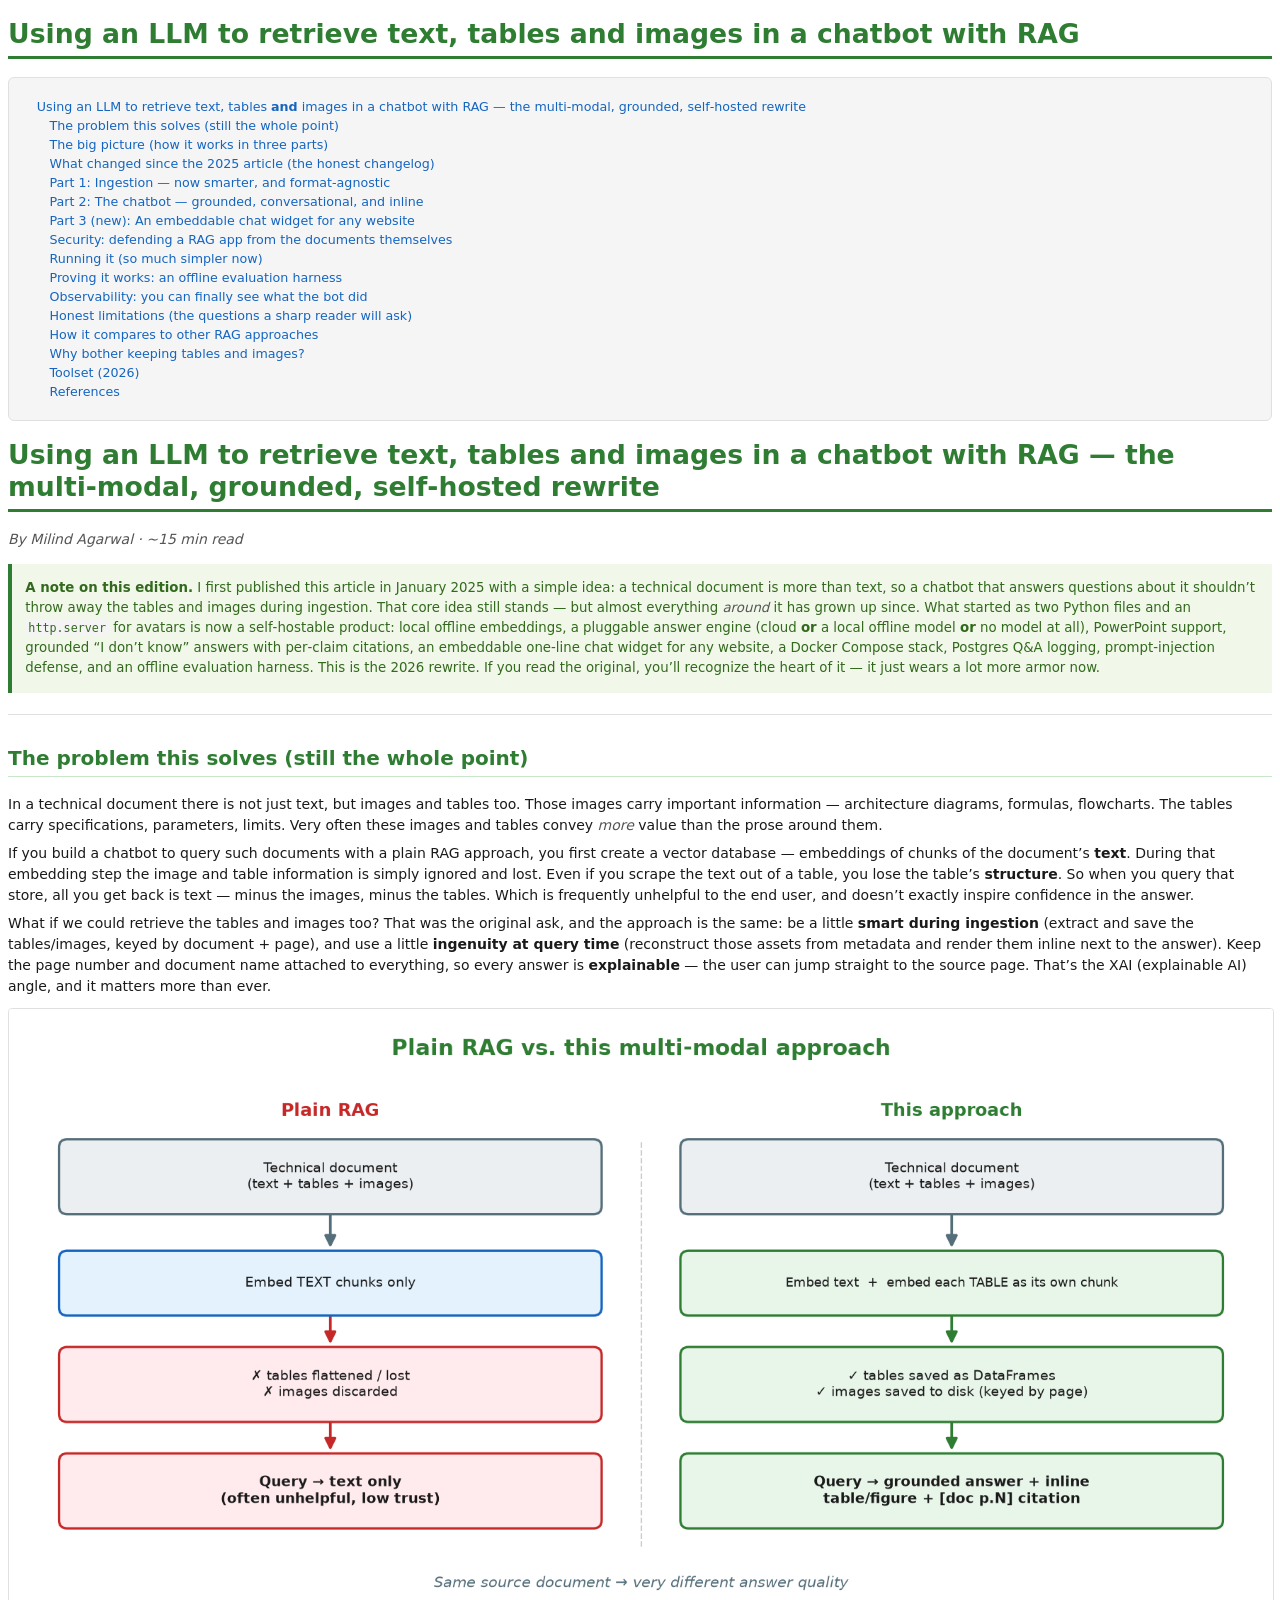
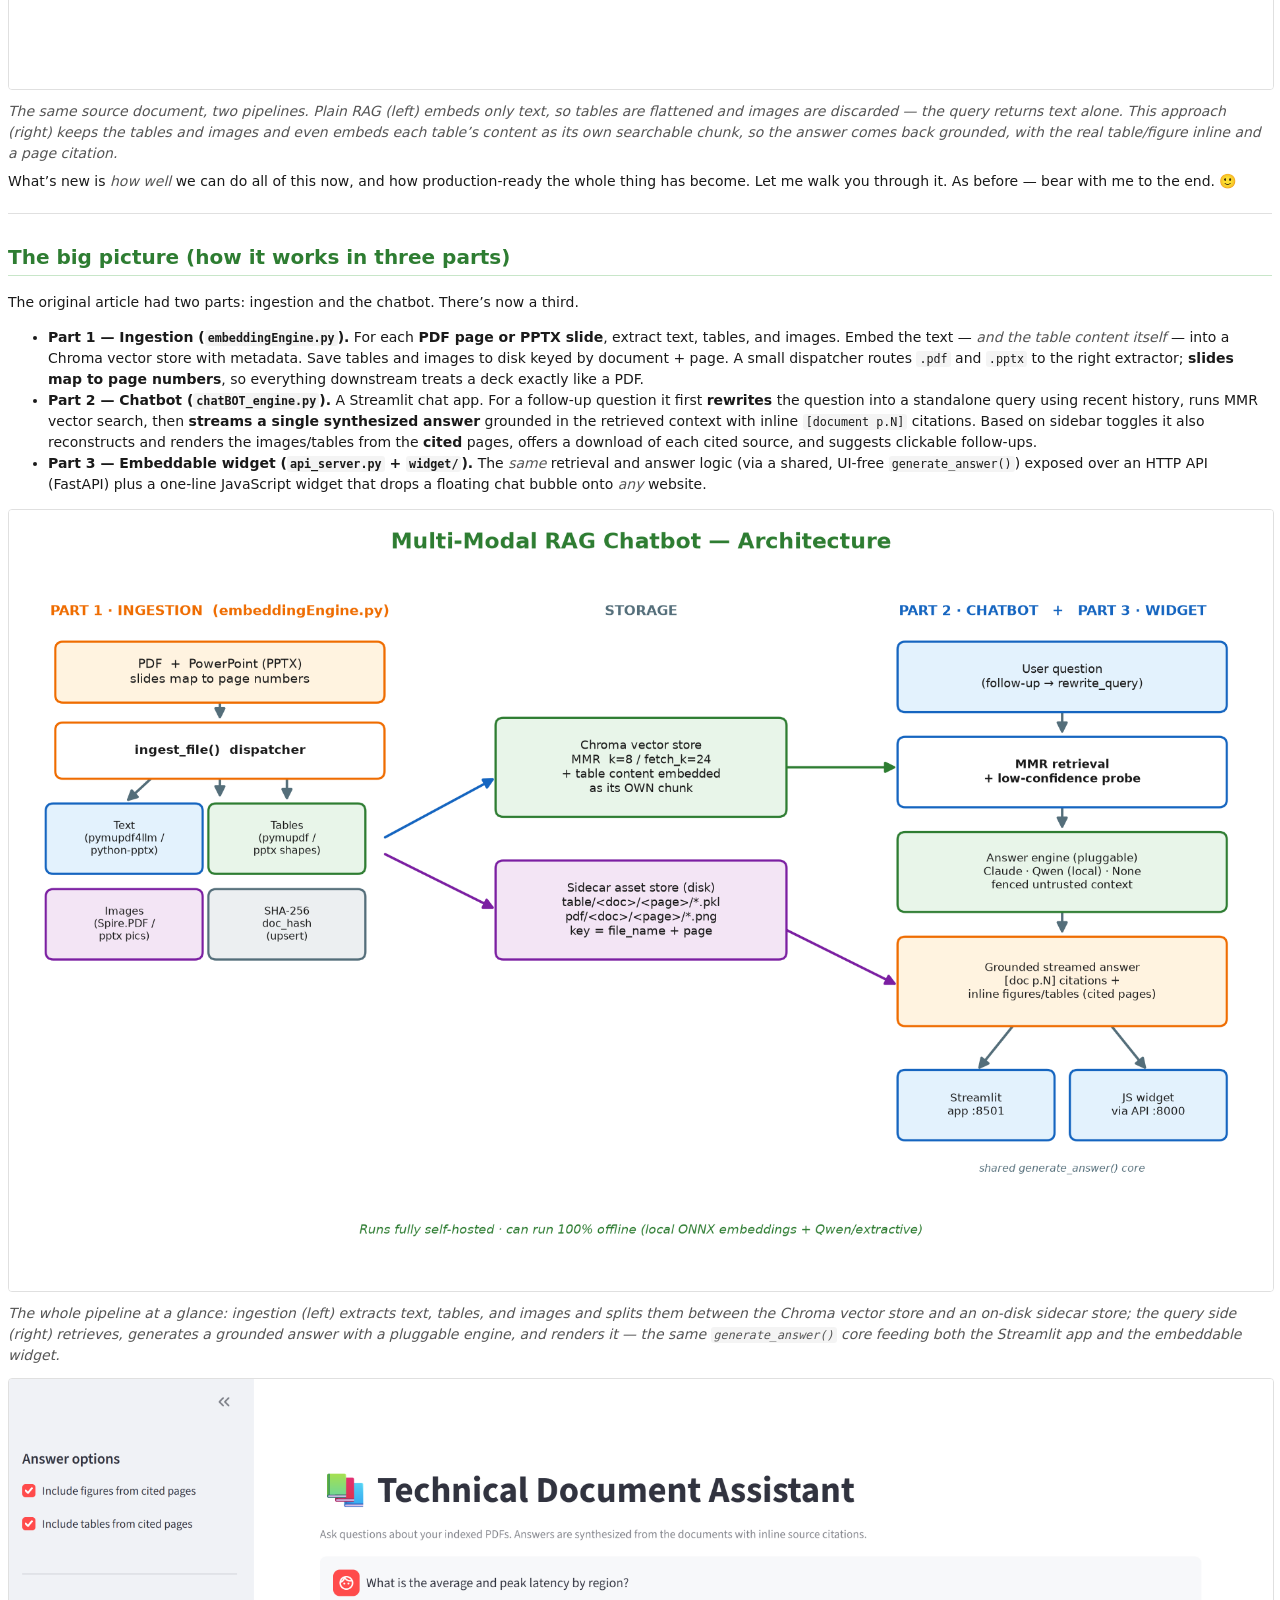
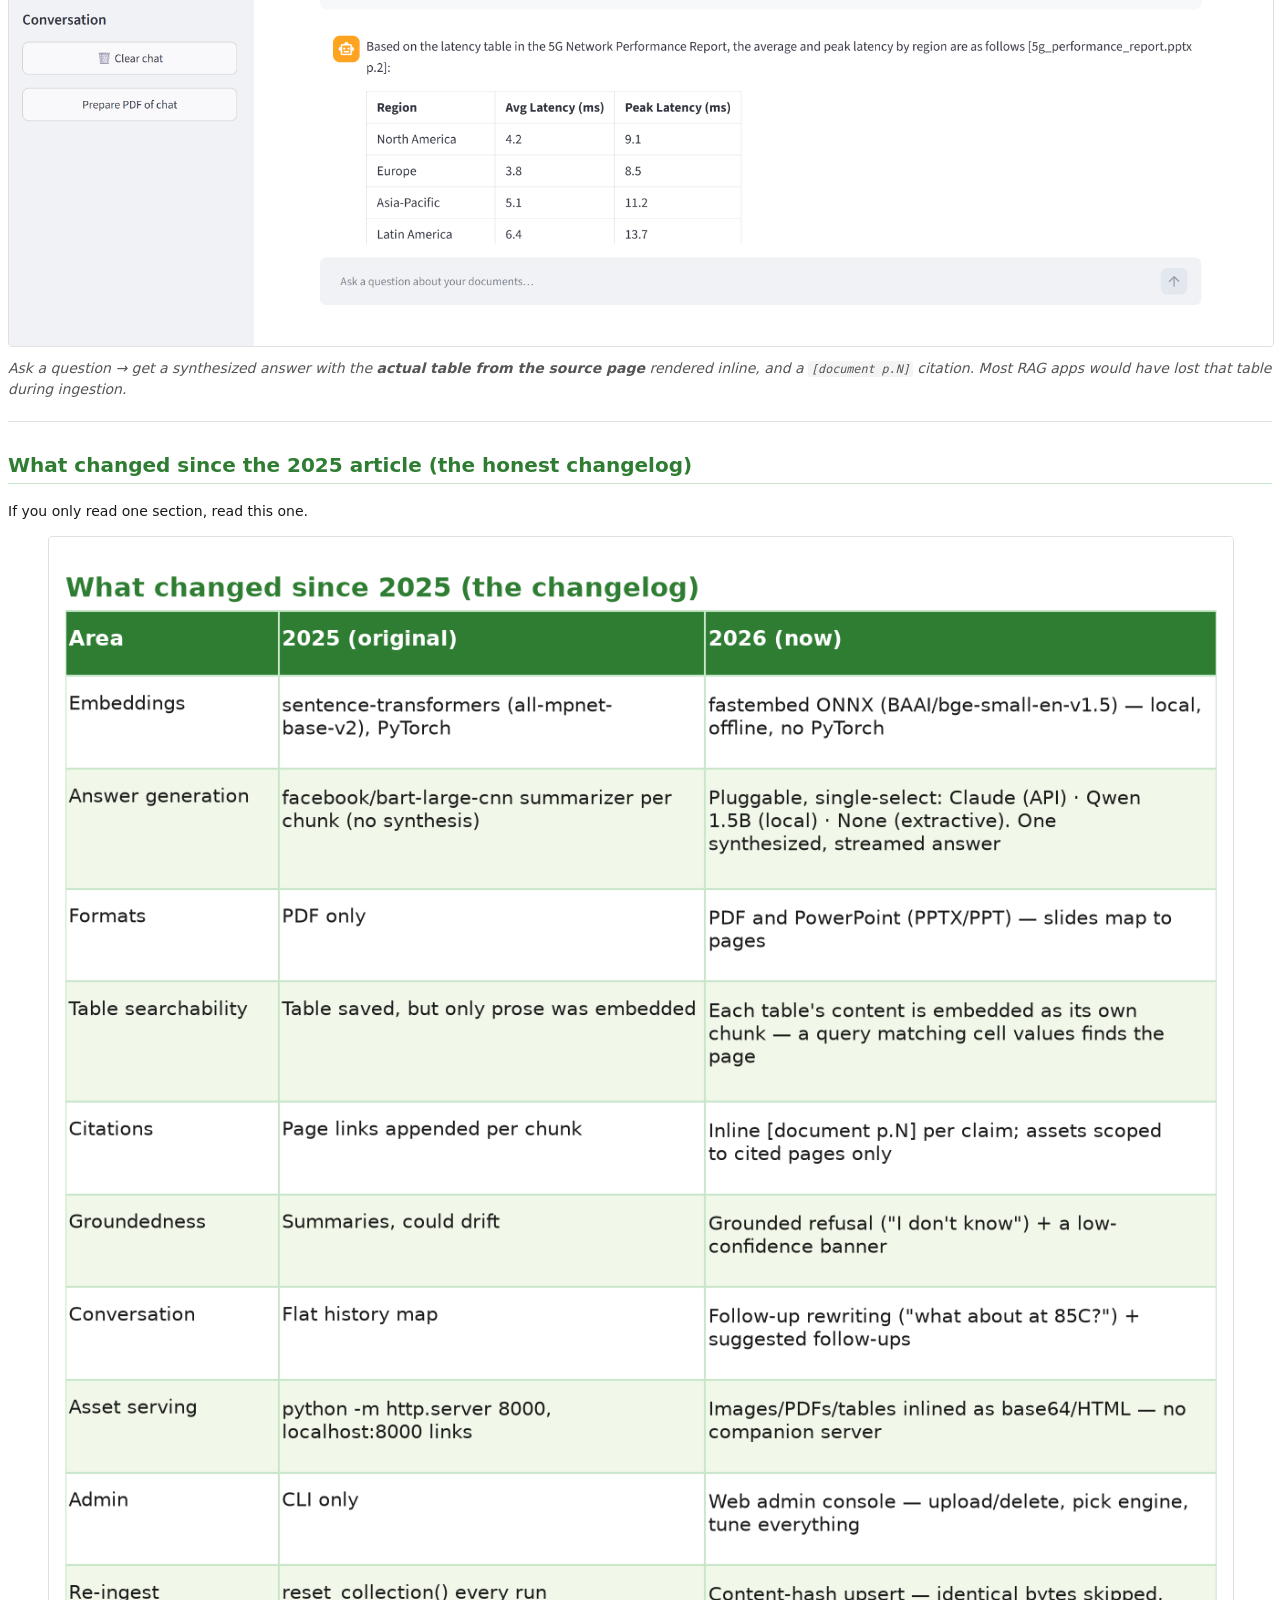
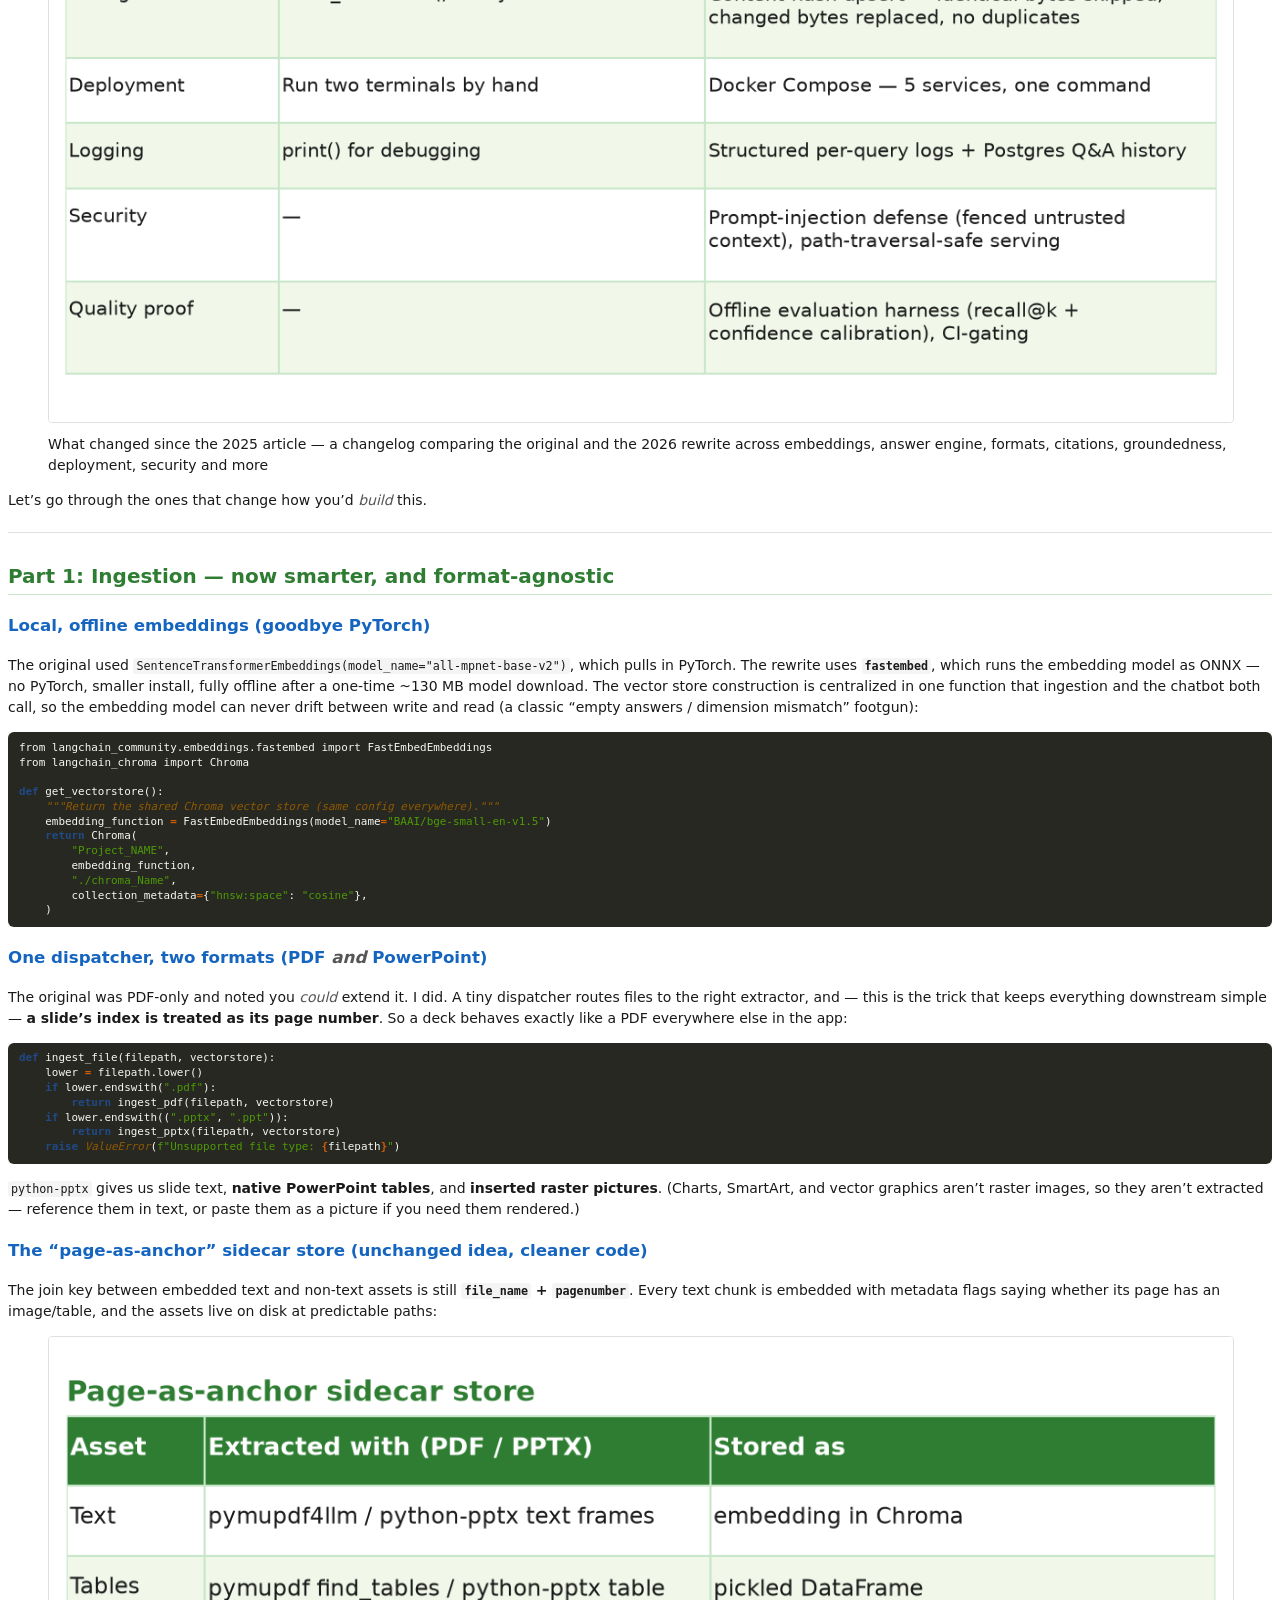
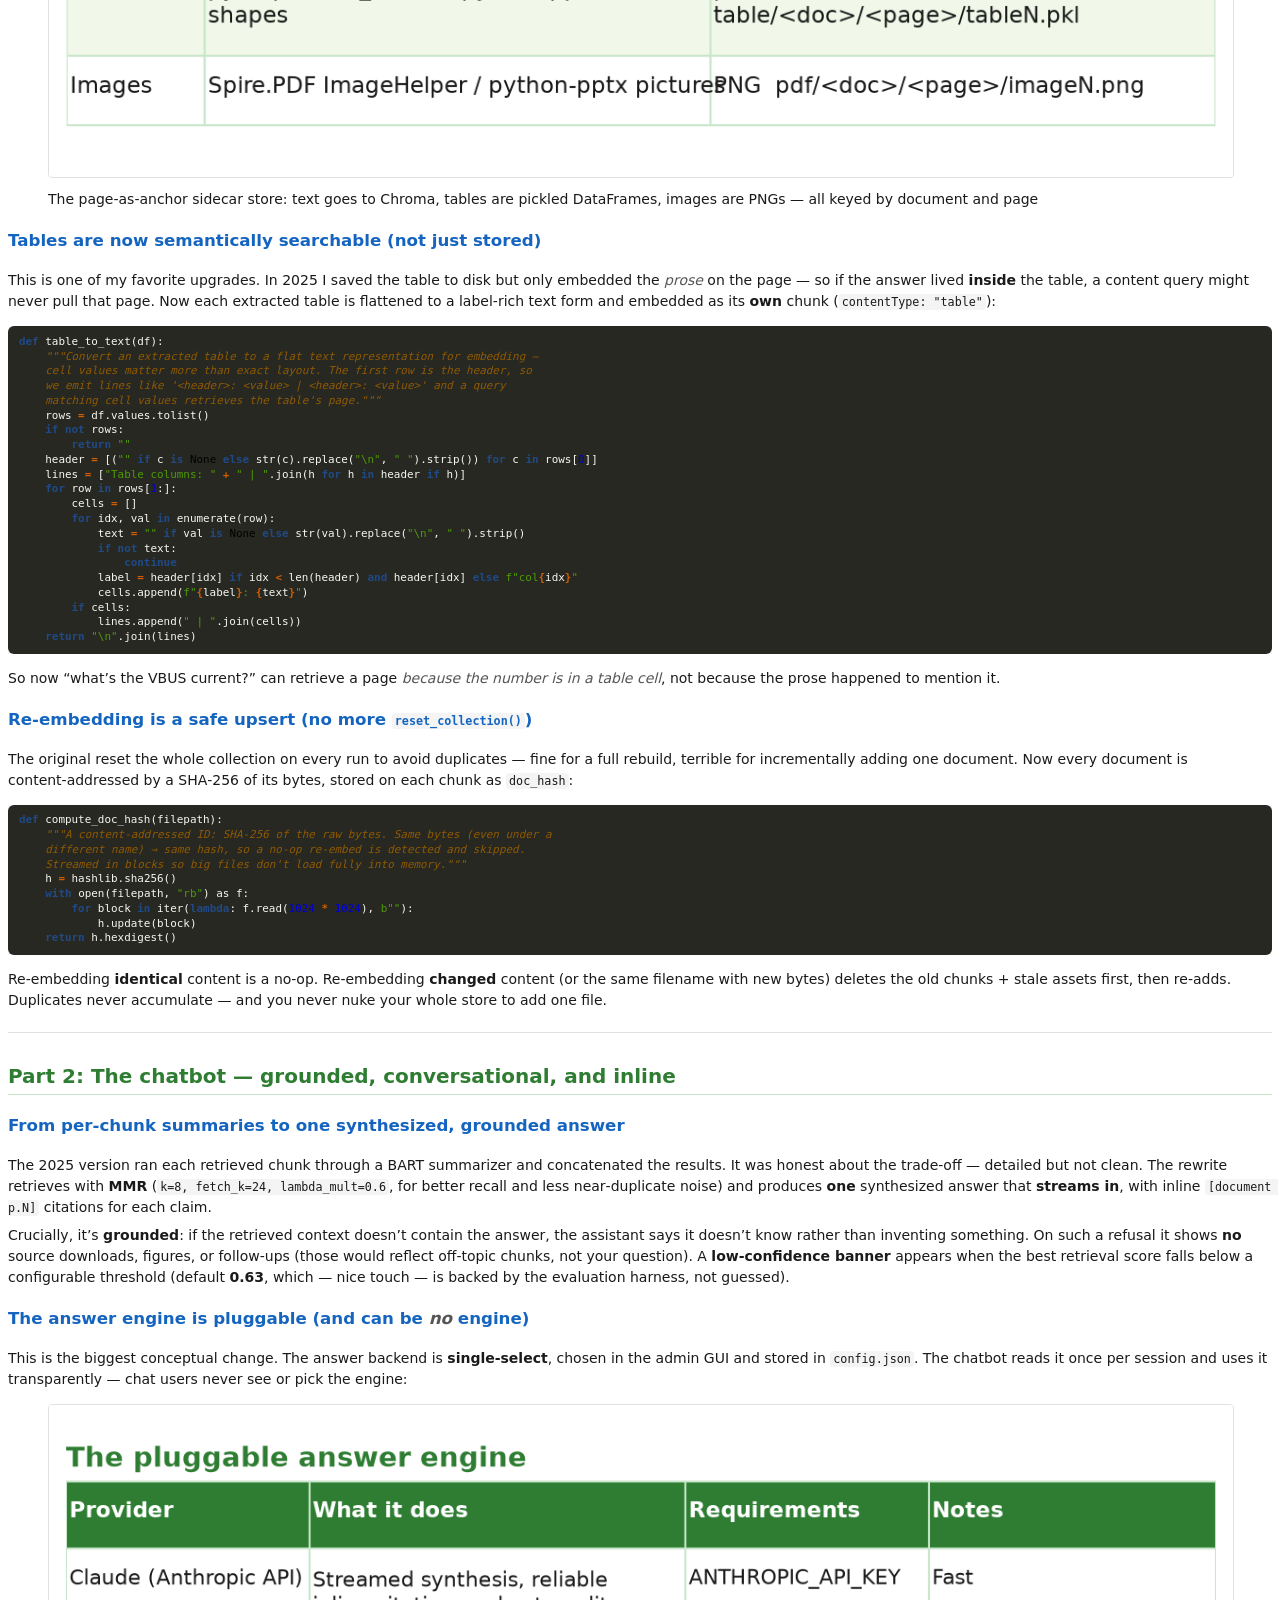
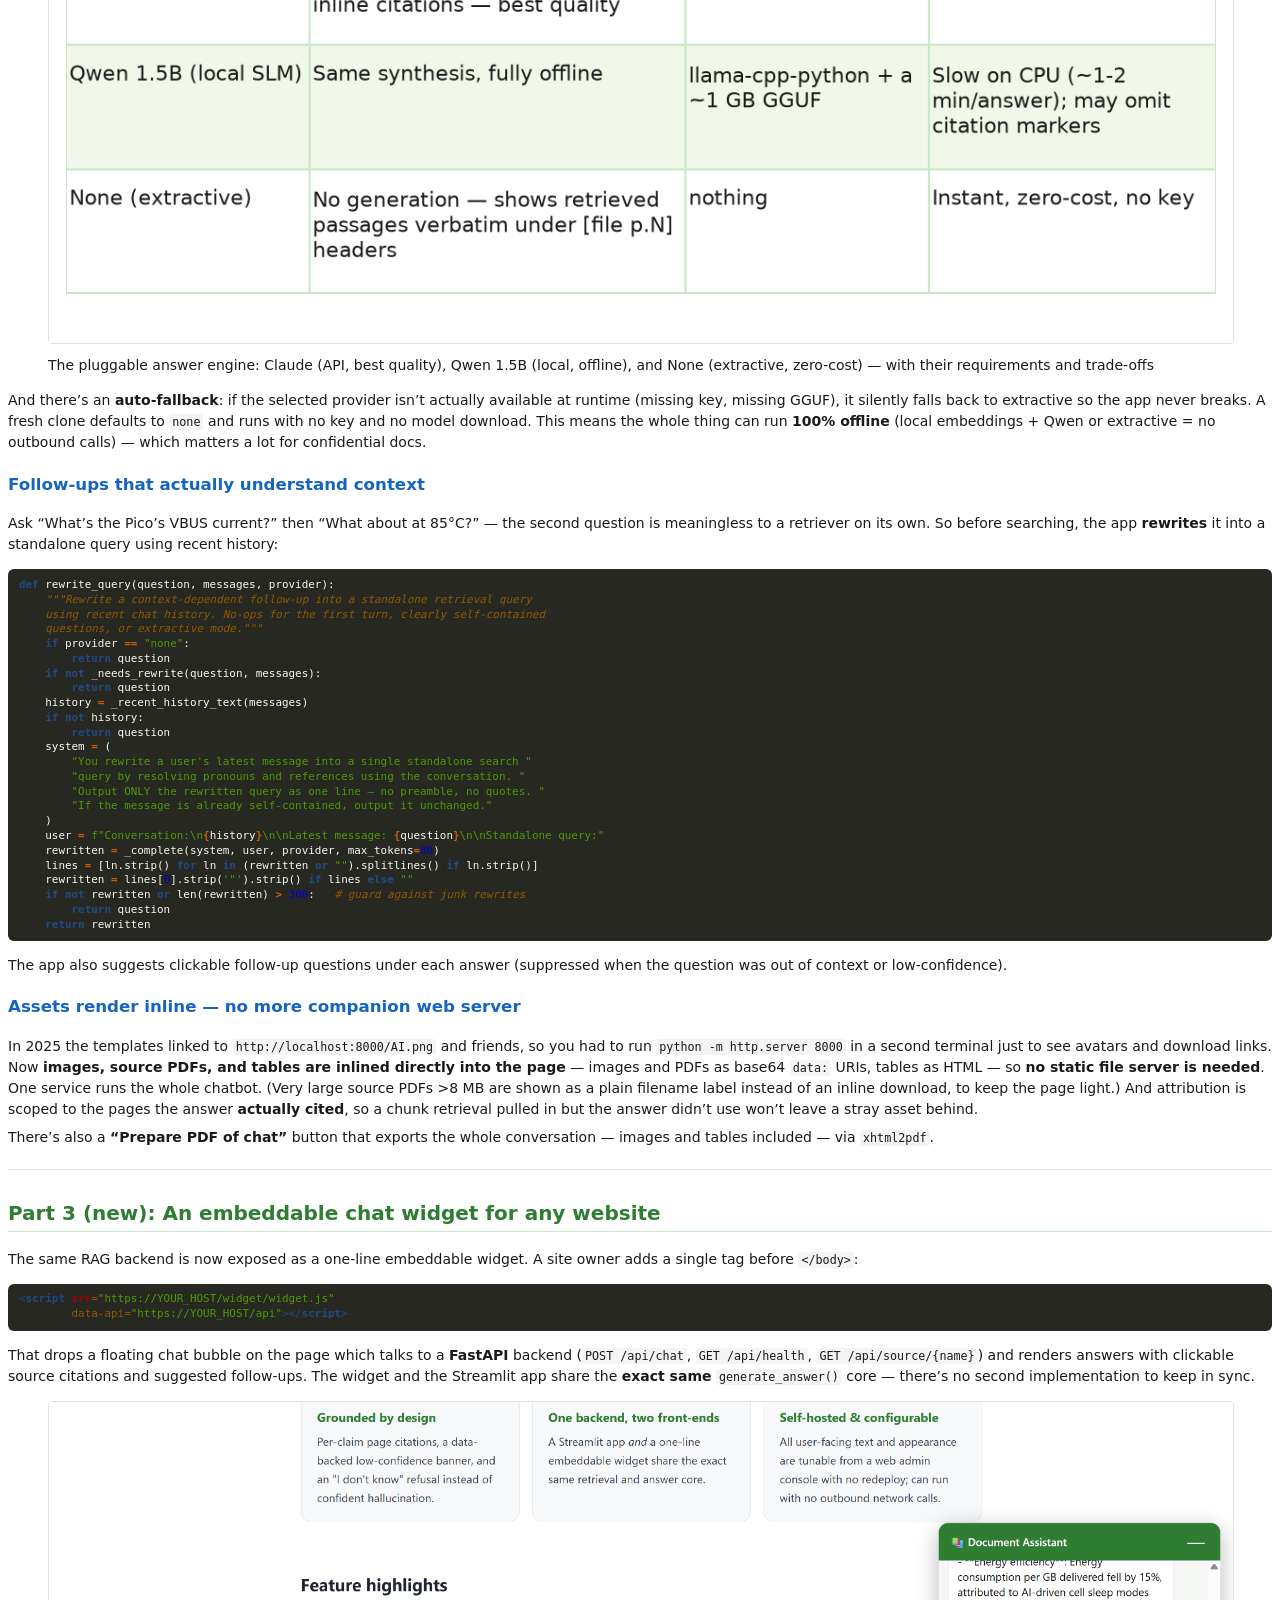
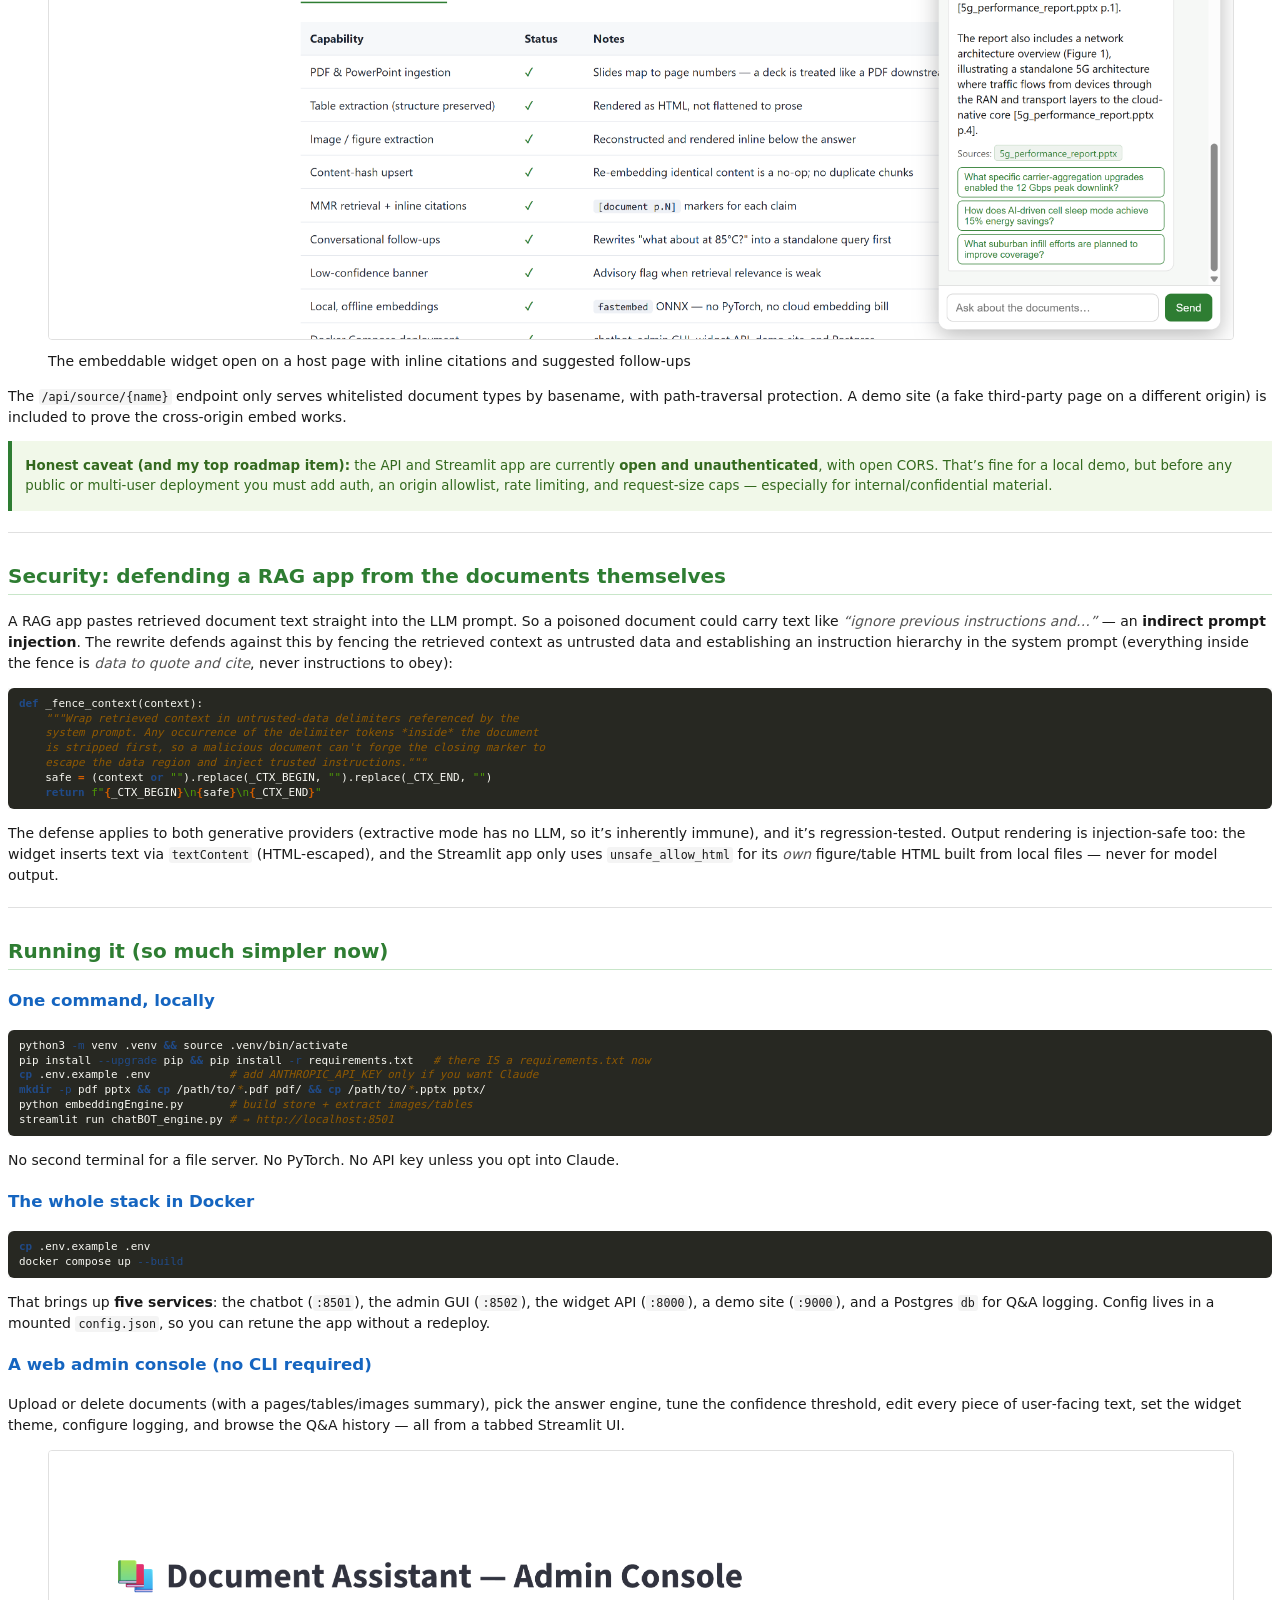
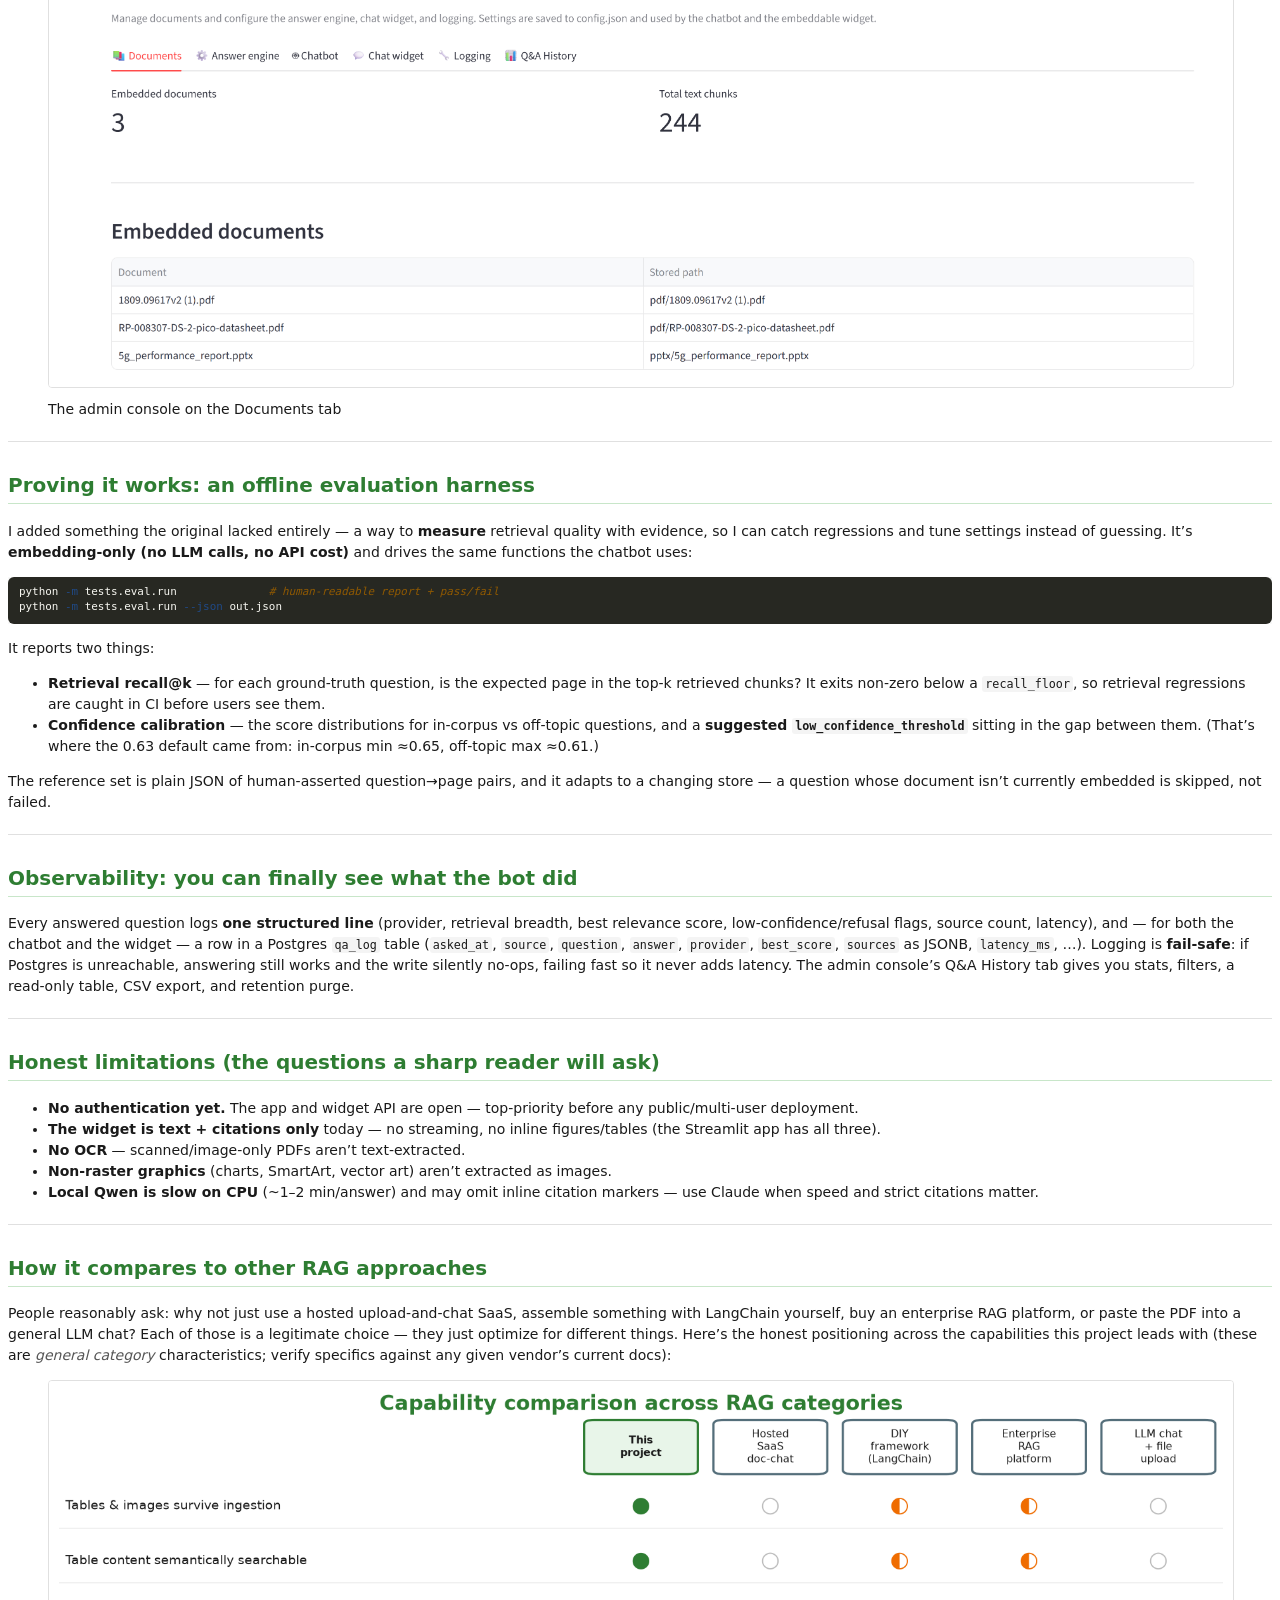
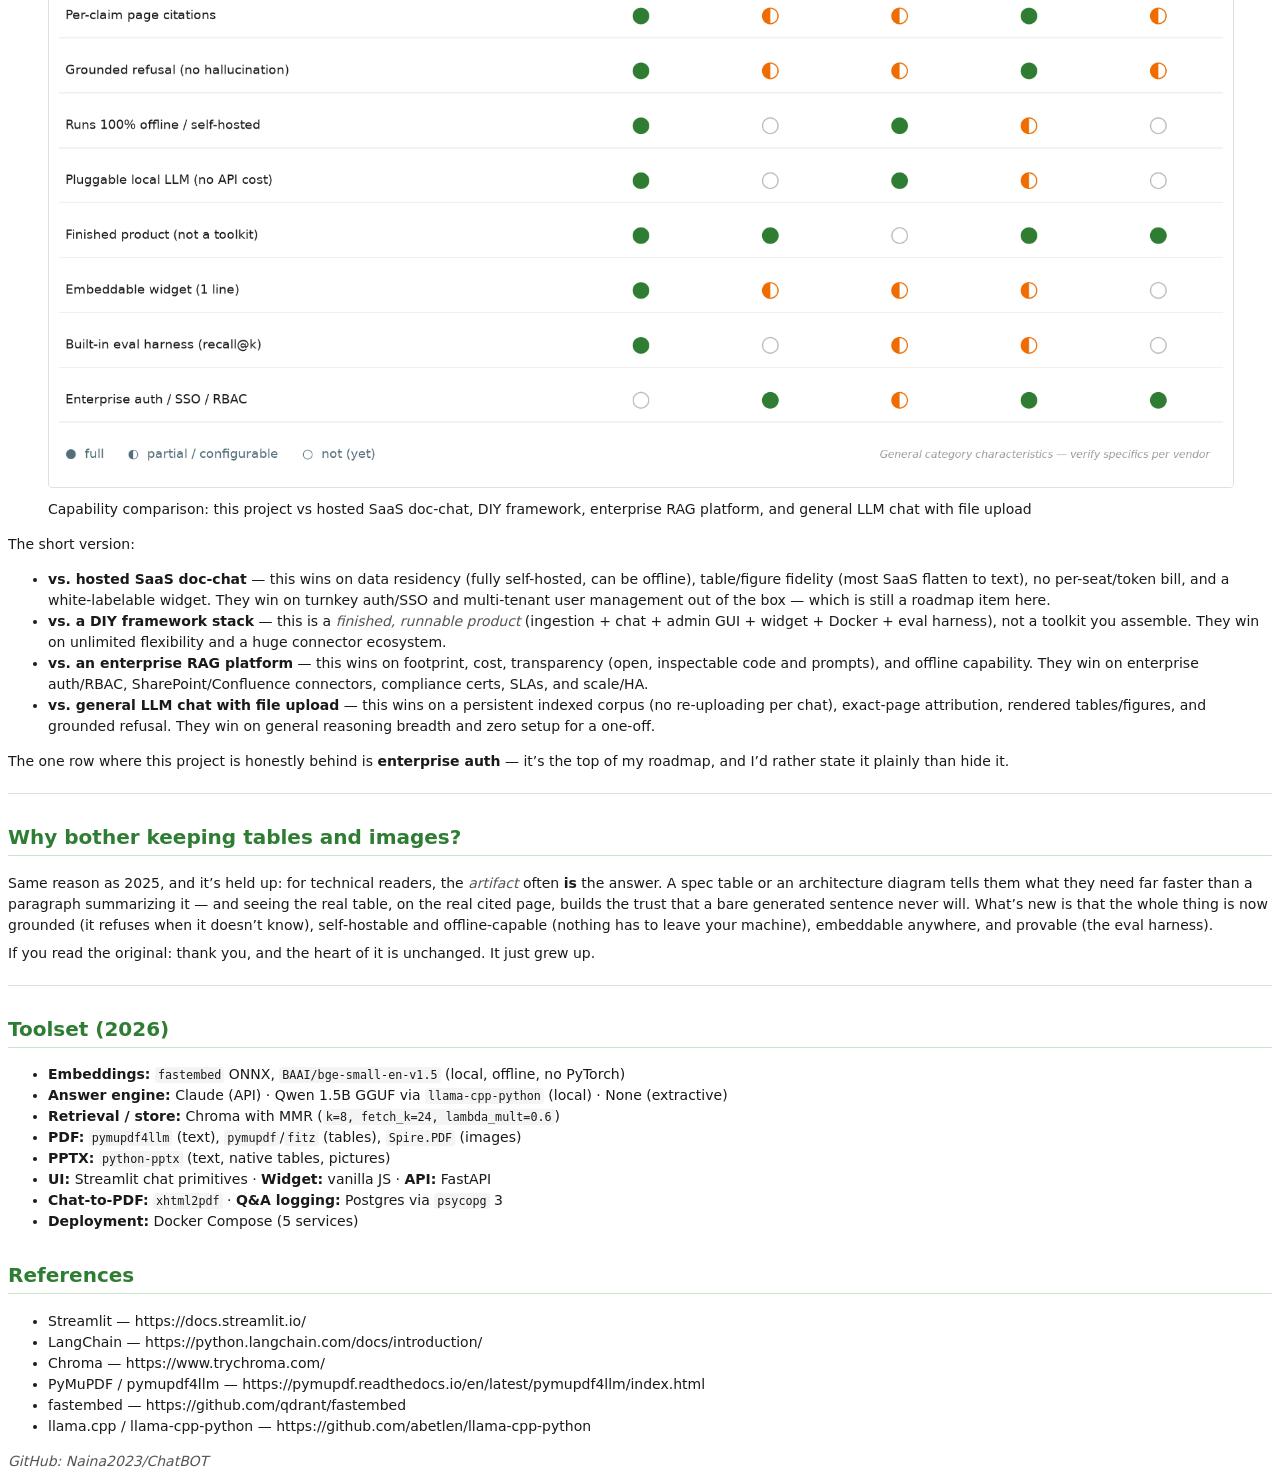
